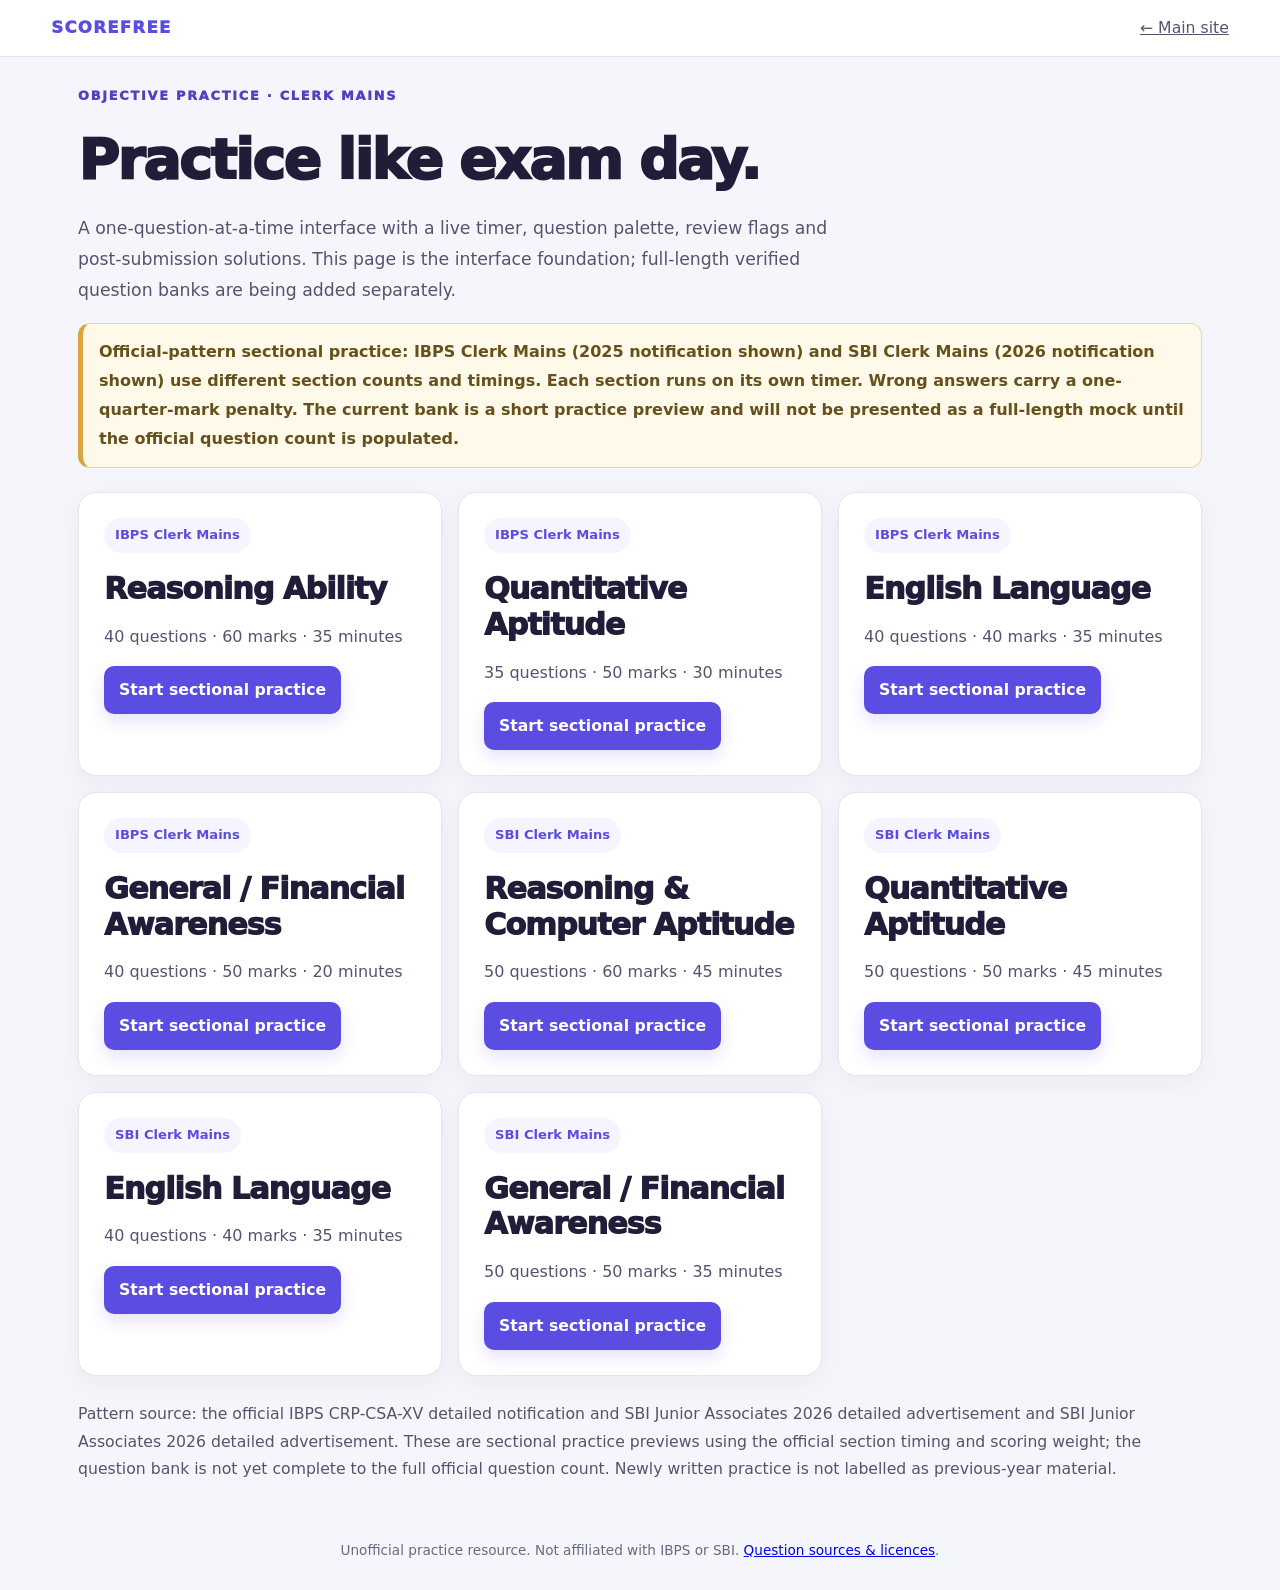
==== clerk-mains.html @ c7e98488 "Polish statement labels and coded direction formatting" ====
<!doctype html>
<html lang="en">
<head>
<meta charset="utf-8"><meta name="viewport" content="width=device-width,initial-scale=1">
<title>IBPS &amp; SBI Clerk Mains Free Sectional Test Window | SCOREFREE</title>
<meta name="description" content="Take free IBPS Clerk Mains and SBI Clerk Mains sectional tests in an exam-style window with timer, question palette and negative marking. No login needed."><meta property="og:title" content="Free IBPS &amp; SBI Clerk Mains Sectional Tests"><meta property="og:type" content="website"><meta property="og:url" content="https://letscrackitt.github.io/scorefree/clerk-mains.html">
<link rel="canonical" href="https://letscrackitt.github.io/scorefree/clerk-mains.html">
<style>
:root{--ink:#202037;--muted:#686982;--line:#e4e4ee;--purple:#5b4ce2;--pale:#f6f5ff;--green:#16845b;--amber:#b97912;--red:#c44949;--bg:#f5f6fb}
*{box-sizing:border-box}body{margin:0;background:var(--bg);color:var(--ink);font:15px/1.5 system-ui,-apple-system,Segoe UI,sans-serif}button,select{font:inherit}button{cursor:pointer;border:0;border-radius:10px;padding:11px 15px;font-weight:750}.top{background:#fff;border-bottom:1px solid var(--line);padding:14px 4vw;display:flex;justify-content:space-between;align-items:center;gap:14px}.brand{font-weight:950;letter-spacing:.08em;color:var(--purple);text-decoration:none}.wrap{max-width:1160px;margin:28px auto;padding:0 18px}.eyebrow{font-size:.75rem;text-transform:uppercase;letter-spacing:.12em;color:var(--purple);font-weight:850}.muted{color:var(--muted)}h1{font-size:clamp(2rem,4vw,3.1rem);line-height:1.1;margin:.35em 0}h2{margin:.3em 0}.intro{max-width:760px}.grid{display:grid;grid-template-columns:repeat(auto-fit,minmax(270px,1fr));gap:16px;margin:24px 0}.card{background:#fff;border:1px solid var(--line);border-radius:18px;padding:22px;box-shadow:0 4px 18px #26234c08}.pill{display:inline-block;background:var(--pale);color:var(--purple);padding:5px 9px;border-radius:999px;font-size:.78rem;font-weight:800}.primary{background:var(--purple);color:#fff}.secondary{background:#fff;color:var(--ink);border:1px solid var(--line)}.notice{padding:14px 16px;border:1px solid #e7d6a9;background:#fff9e9;border-radius:12px;color:#66501c}.hidden{display:none!important}.exambar{display:flex;align-items:center;justify-content:space-between;gap:12px;flex-wrap:wrap;background:#fff;border:1px solid var(--line);border-radius:14px;padding:12px 16px;margin-bottom:14px}.timer{font-size:1.25rem;font-variant-numeric:tabular-nums;font-weight:900;color:#ad3434}.testgrid{display:grid;grid-template-columns:minmax(0,1fr) 285px;gap:16px}.qpanel{background:#fff;border:1px solid var(--line);border-radius:16px;overflow:hidden}.qhead{padding:14px 20px;background:#fafaff;border-bottom:1px solid var(--line);display:flex;justify-content:space-between;gap:10px}.qbody{padding:24px;min-height:300px}.qtext{font-size:1.12rem;font-weight:700;margin:8px 0 22px;white-space:pre-line}.reasoning-prompt{display:grid;gap:14px;line-height:1.55}.prompt-section{padding:12px 14px;border:1px solid #e4e2ef;border-left:4px solid #7867d9;background:#fbfaff;border-radius:10px}.prompt-section-title{display:block;margin-bottom:7px;font-size:.78rem;font-weight:950;letter-spacing:.07em;text-transform:uppercase;color:#6657b2}.prompt-item-list{display:grid;gap:7px}.prompt-item{padding:9px 11px;background:#fff;border:1px solid #e5e8f2;border-radius:8px;font-weight:650;overflow-wrap:anywhere}.prompt-key-grid{display:grid;grid-template-columns:repeat(auto-fit,minmax(210px,1fr));gap:9px}.prompt-key-card{display:flex;gap:10px;align-items:center;padding:10px 12px;border:1px solid #dfe4f1;background:#f8faff;border-radius:10px}.prompt-key-card strong{display:grid;place-items:center;min-width:40px;min-height:34px;padding:3px 8px;border-radius:8px;background:#e8e5ff;color:#4335a0}.prompt-key-card span{font-size:.93rem;font-weight:650}.prompt-step{border-left-color:#0e9f8a;background:#f6fffc}.prompt-direction{border-left-color:#5b4bdb}.reasoning-lead{font-weight:750;color:#302858}.symbol-legend{display:grid;grid-template-columns:repeat(auto-fit,minmax(190px,1fr));gap:9px;margin:2px 0 4px}.symbol-card{display:flex;gap:10px;align-items:center;padding:10px 12px;border:1px solid #dfe4f1;background:#f8faff;border-radius:10px}.symbol-card strong{display:grid;place-items:center;min-width:38px;min-height:34px;padding:3px 8px;border-radius:8px;background:#e8e5ff;color:#4335a0;font-size:1.05rem}.symbol-card span{font-size:.95rem;font-weight:650}.prompt-block{padding:12px 14px;border:1px solid #e4e2ef;border-left:4px solid #7867d9;background:#fbfaff;border-radius:10px}.prompt-label{display:block;margin-bottom:5px;font-size:.78rem;font-weight:950;letter-spacing:.07em;text-transform:uppercase;color:#6657b2}.prompt-lines{display:grid;gap:7px}.prompt-line{padding:8px 10px;background:#fff;border:1px solid #eceaf4;border-radius:8px;font-weight:650}.prompt-conclusions{display:grid;gap:7px}.prompt-conclusion{padding:9px 11px;border:1px solid #dfe9f5;background:#f7fbff;border-radius:8px}.setpane svg{display:block;margin:6px 0 4px}.setpane table{margin:4px 0}.setpane p{margin:0 0 10px}.option{display:flex;gap:12px;align-items:flex-start;border:1px solid var(--line);padding:13px 14px;border-radius:12px;margin:10px 0;cursor:pointer}.option:hover{border-color:#aaa2ff;background:#fbfaff}.option input{margin-top:5px;accent-color:var(--purple)}.actions{display:flex;gap:8px;flex-wrap:wrap;border-top:1px solid var(--line);padding:16px 20px}.palette{background:#fff;border:1px solid var(--line);border-radius:16px;padding:18px}.palette-grid{display:grid;grid-template-columns:repeat(5,1fr);gap:8px;margin:16px 0}.qnum{padding:9px 0;border-radius:8px;background:#f0f0f6;border:1px solid #e2e2eb;font-weight:800}.qnum.current{outline:2px solid var(--purple);outline-offset:1px}.qnum.notvisited{background:#fff;border-color:#aaa}.qnum.notanswered{background:#f0f0f6;border-color:#e2e2eb}.qnum.answered{background:#d8f2e6;color:#136844;border-color:#b5e3ce}.qnum.review{background:#f0e4ff;color:#6838a8;border-color:#ddc7fb}.qnum.both{background:#fbe8c5;color:#7a4d00;border-color:#f2d394}.legend{font-size:.78rem;color:var(--muted);display:grid;gap:7px}.legend span:before{content:"";display:inline-block;width:10px;height:10px;border-radius:3px;background:#f0f0f6;border:1px solid #ddd;margin-right:7px}.legend .l-answer:before{background:#d8f2e6}.legend .l-review:before{background:#f0e4ff}.legend .l-unvisited:before{background:#fff;border-color:#aaa}.stats{display:flex;gap:10px;flex-wrap:wrap}.stat{background:#f6f6fb;padding:10px 12px;border-radius:10px;font-size:.88rem}.result-row{border:1px solid var(--line);border-radius:12px;padding:15px;margin:12px 0;background:#fff}.correct{color:var(--green);font-weight:800}.wrong{color:var(--red);font-weight:800}footer{padding:28px 18px;text-align:center;color:var(--muted);font-size:.85rem}
@media(max-width:780px){.testgrid{grid-template-columns:1fr}.palette{order:2}.qbody{padding:18px}.qhead{padding:13px 16px}.actions button{flex:1}.top{padding:12px 18px}}
 .launch-screen{position:fixed;inset:0;z-index:9999;background:#f5f6fb;display:flex;align-items:center;justify-content:center;padding:24px}.launch-card{width:min(600px,100%);padding:36px;background:#fff;border:1px solid var(--line);border-radius:22px;box-shadow:0 20px 80px #20203718;text-align:center}.launch-card h1{font-size:2.3rem}.launch-actions{display:flex;justify-content:center;gap:10px;flex-wrap:wrap;margin-top:22px}.focus-mode .top,.focus-mode footer{display:none!important}.focus-mode .wrap{max-width:none;margin:0;padding:14px}.focus-mode .qpanel,.focus-mode .palette{border-radius:10px}.focus-mode .qbody{min-height:calc(100vh - 260px)}.focus-mode .testgrid{grid-template-columns:minmax(0,1fr) 265px}.focus-mode .exambar{position:sticky;top:0;z-index:20;box-shadow:0 3px 14px #20203710}@media(max-width:780px){.focus-mode .testgrid{grid-template-columns:1fr}.focus-mode .qbody{min-height:280px}}
/* Result dashboard and interactive solution review */
.result-dashboard{display:grid;grid-template-columns:repeat(5,minmax(0,1fr));gap:12px;margin:24px 0 18px}
.result-hero{grid-column:1/-1;padding:24px 26px;border:1px solid #ded8f4;border-radius:18px;background:linear-gradient(120deg,#fff 0%,#f2efff 100%);box-shadow:0 8px 26px #29244a0b;display:grid;gap:8px}
.result-hero>span{font-size:.78rem;font-weight:850;letter-spacing:.1em;color:#625b7d}
.result-hero>strong{font-size:2.6rem;line-height:1.1;letter-spacing:-.05em;color:#26213f}
.result-hero>strong small{font-size:1.1rem;letter-spacing:0;color:var(--muted)}
.score-track{height:8px;overflow:hidden;border-radius:99px;background:#e4e0f0;margin:6px 0 2px}
.score-track i{display:block;height:100%;border-radius:99px;background:linear-gradient(90deg,#7462d3,#9a8bea)}
.result-metric{min-width:0;display:flex;align-items:flex-start;gap:10px;padding:15px 13px;border:1px solid var(--line);border-radius:14px;background:#fff;box-shadow:0 4px 14px #29244a08}
.result-metric>span:last-child{display:flex;flex-direction:column;gap:5px;font-size:.79rem;color:var(--muted);font-weight:700}
.result-metric strong{font-size:1.5rem;line-height:1.1;color:var(--ink)}
.result-metric small{font-size:.7rem;font-weight:600;line-height:1.3}
.metric-icon{width:28px;height:28px;display:grid;place-items:center;flex:none;border-radius:9px;font-weight:950}
.metric-green .metric-icon{background:#def5e9;color:#11764c}.metric-red .metric-icon{background:#ffe5e5;color:#bd3535}.metric-grey .metric-icon{background:#eff0f5;color:#62657b}.metric-purple .metric-icon{background:#eeeaff;color:#5848ba}.metric-muted .metric-icon{background:#f0eef5;color:#787389}
.result-footnote{grid-column:1/-1;margin:2px 0 0;font-size:.83rem}
.result-actions{display:flex;flex-wrap:wrap;gap:10px;margin:18px 0 30px}
.result-actions button span{margin-left:8px}
.solution-toolbar{display:flex;justify-content:space-between;align-items:center;gap:20px;margin:34px 0 16px;padding-top:24px;border-top:1px solid var(--line)}
.solution-toolbar h2{margin:4px 0}.solution-toolbar p{margin:5px 0}
.solution-grid{align-items:start}
.solution-grid .qpanel,.solution-grid .palette{box-shadow:0 5px 18px #29244a08}
.solution-status{font-size:.8rem;font-weight:900;padding:5px 10px;border-radius:999px;white-space:nowrap}
.status-correct{color:#126b45;background:#dff6e9}.status-wrong{color:#a52f32;background:#ffe4e5}.status-skip{color:#5f5b70;background:#eeedf3}
.solution-option{display:flex;align-items:flex-start;gap:12px;margin:10px 0;padding:13px 14px;border:1px solid var(--line);border-radius:12px;background:#fff}
.solution-letter{display:grid;place-items:center;width:28px;height:28px;flex:none;border:1px solid #e1deea;border-radius:8px;background:#f7f6fb;color:#56516a;font-size:.83rem;font-weight:900}
.solution-option-text{flex:1;line-height:1.5}
.option-verdict{display:block;font-size:.74rem;margin-top:5px}
.option-correct{background:#effaf4;border-color:#7ccca6;color:#155e40}
.option-correct .solution-letter{background:#d8f4e5;border-color:#a7e1c2;color:#126b45}
.option-correct .option-verdict{color:#13754b}
.option-wrong{background:#fff1f1;border-color:#e5a0a0;color:#8e2f33}
.option-wrong .solution-letter{background:#ffe0e0;border-color:#eab4b4;color:#ad3237}
.option-wrong .option-verdict{color:#b42f36}
.option-mark{font-weight:950;font-size:1.1rem;flex:none}
.answer-explanation{margin-top:24px;padding:18px 19px;border:1px solid #ded8f4;border-radius:14px;background:#f8f6ff}
.answer-explanation h3{font-size:1rem;margin:0 0 7px}.answer-explanation p{margin:0;line-height:1.75;color:#4d4862}
.qnum.q-correct{background:#d8f2e6;color:#136844;border-color:#9dd9bb}
.qnum.q-wrong{background:#ffe0e1;color:#a62d35;border-color:#e7a4a7}
.qnum.q-skip{background:#f0f0f6;color:#666579;border-color:#d8d8e3}
.solution-legend .l-correct:before{background:#d8f2e6;border-color:#9dd9bb}
.solution-legend .l-wrong:before{background:#ffe0e1;border-color:#e7a4a7}
.solution-legend .l-skip:before{background:#f0f0f6;border-color:#d8d8e3}
#solutionReview .actions button:disabled{opacity:.42;cursor:not-allowed;transform:none;box-shadow:none}
@media(max-width:980px){.result-dashboard{grid-template-columns:repeat(3,minmax(0,1fr))}.result-hero,.result-footnote{grid-column:1/-1}}
@media(max-width:600px){.result-dashboard{grid-template-columns:repeat(2,minmax(0,1fr));gap:9px}.result-hero{padding:19px}.result-hero>strong{font-size:2.1rem}.result-metric{padding:12px 10px;gap:7px}.result-metric strong{font-size:1.3rem}.result-actions{display:grid;grid-template-columns:1fr}.solution-toolbar{align-items:flex-start;flex-direction:column}.solution-toolbar>button{width:100%}.solution-grid .palette{order:0}}

/* SCOREFREE test readability upgrade */
body{font-size:16.5px;line-height:1.7;color:#25223b;font-weight:450}
p{line-height:1.75}
h1,h2,h3,h4{color:#211d38;font-weight:900;line-height:1.18;letter-spacing:-.035em}
h1{font-weight:950;font-size:clamp(2.25rem,4.5vw,3.5rem)}
h2{font-size:clamp(1.4rem,2.4vw,1.9rem);font-weight:950}
h3{font-size:1.15rem;font-weight:900}
.eyebrow{font-size:.8rem;font-weight:950;letter-spacing:.14em;color:#5140c0}
.muted{color:#56536e;font-size:.98rem}
.intro>.muted{font-size:1.08rem;line-height:1.8}
.pill{font-size:.82rem;font-weight:900;padding:6px 11px}
.card{padding:25px;box-shadow:0 7px 24px #26234c0d}
.card h2{margin:18px 0 12px}
.card p{font-size:1rem;line-height:1.7}
.notice{font-size:1rem;line-height:1.8;font-weight:550;border-left:5px solid #d9a441}
button{font-size:.98rem;font-weight:900;transition:all .2s ease}
.primary{box-shadow:0 7px 17px #5b4ce229}
.primary:hover,.secondary:hover{transform:translateY(-2px)}
.exambar{font-size:1rem;font-weight:800}
.timer{font-size:1.45rem;font-weight:950}
.qhead{font-size:1.02rem;font-weight:850;background:#f0edff;border-bottom:2px solid #dcd5ff}
.qbody{padding:28px}
.qtext{font-size:clamp(1.15rem,2vw,1.35rem);font-weight:850;line-height:1.65;color:#211d38;margin:14px 0 24px}
.option{font-size:1.04rem;line-height:1.65;font-weight:600;padding:15px 16px;border-width:1.5px;transition:all .2s ease}
.option:hover{border-color:#7765d9;background:#f5f2ff;transform:translateY(-1px)}
.option input{transform:scale(1.15)}
.palette{padding:20px}
.palette> b,.palette>b:first-child{font-size:1.05rem;font-weight:950;color:#25203f}
.qnum{font-size:.95rem;font-weight:950;min-height:40px;transition:all .2s ease}
.legend{font-size:.88rem;font-weight:650;color:#56536e}
.actions{padding:18px 22px}
.result-hero>span{font-size:.85rem;font-weight:950;color:#51496f}
.result-hero>strong{font-size:3rem;font-weight:950}
.result-metric>span:last-child{font-size:.9rem;font-weight:800;color:#56536e}
.result-metric strong{font-size:1.7rem;font-weight:950}
.result-metric small{font-size:.78rem}
.result-footnote{font-size:.92rem;line-height:1.7;color:#56536e}
.solution-toolbar h2{font-size:clamp(1.5rem,3vw,2rem);font-weight:950}
.solution-toolbar .muted{font-size:.96rem}
.solution-status{font-size:.86rem;font-weight:950}
.solution-option{font-size:1.02rem;line-height:1.7;font-weight:600;padding:15px 16px}
.solution-letter{font-size:.95rem;font-weight:950}
.option-verdict{font-size:.8rem;font-weight:950}
.answer-explanation h3{font-size:1.15rem;font-weight:950;color:#32285f}
.answer-explanation p{font-size:1rem;line-height:1.85;font-weight:550}
.result-actions button{font-weight:950}
@media(max-width:600px){body{font-size:16px}.qbody{padding:19px}.qtext{font-size:1.12rem}.result-hero>strong{font-size:2.45rem}}

/* Clear, distinct test navigation actions */
.test-action-buttons{display:grid;grid-template-columns:1fr 1.35fr 1fr;gap:12px;padding:18px 20px;background:#fbfaff}
.test-action-buttons button{min-height:50px;padding:13px 16px;border:2px solid transparent;border-radius:12px;font-size:.96rem;font-weight:900;letter-spacing:.005em;box-shadow:0 4px 12px #20203712;transition:all .2s ease}
.test-action-buttons button:hover{transform:translateY(-2px);box-shadow:0 8px 18px #2020371b}
.test-action-buttons .clear-response-button{background:#fff1f0;color:#a83232;border-color:#edb2ae}
.test-action-buttons .clear-response-button:hover{background:#ffe5e2;border-color:#d97770}
.test-action-buttons .mark-review-button{background:#f1e8ff;color:#6333a4;border-color:#d4b7f7}
.test-action-buttons .mark-review-button:hover{background:#e8d9ff;border-color:#b98be9}
.test-action-buttons .save-next-button{background:#5b4ce2;color:#fff;border-color:#4d3bcf}
.test-action-buttons .save-next-button:hover{background:#4636c6;border-color:#392aa9}
@media(max-width:780px){.test-action-buttons{grid-template-columns:1fr;gap:9px}.test-action-buttons button{width:100%;min-height:48px}}

/* Color-coded exam workspace inspired by modern mock-test interfaces (original SCOREFREE styling) */
:root{--sf-blue:#087fbd;--sf-cyan:#e7f7ff;--sf-lav:#eeeaff;--sf-mint:#e0f7ec;--sf-coral:#fff0ef;--sf-gold:#fff5d9}
body.focus-mode{background:#f2f5fb}
.focus-mode .exambar{background:linear-gradient(105deg,#fff 0%,#f0edff 65%,#e8f7ff 100%);border:1px solid #d9d7f3;border-radius:14px;padding:14px 18px;margin-bottom:14px}
.focus-mode #testLabel{color:#5745c4;font-size:.78rem;letter-spacing:.13em}
.focus-mode #testName{display:block;font-size:1.08rem;font-weight:950;color:#25203f;margin-top:3px}
.focus-mode .timer{display:inline-flex;align-items:center;justify-content:center;min-width:104px;padding:7px 12px;background:#fff0ef;border:1px solid #f1c3c0;border-radius:10px;color:#b52f36;font-size:1.45rem;box-shadow:0 3px 10px #c4494910}
.focus-mode .qpanel{border-color:#d8d6ef;box-shadow:0 7px 24px #2c25520b}
.focus-mode .qhead{background:linear-gradient(90deg,#e9e5ff,#f1f7ff);border-bottom:2px solid #d4cdfd;align-items:center;min-height:58px}
.focus-mode #qcount{font-size:1.08rem;font-weight:950;color:#34286f}
.focus-mode #qmarks{display:inline-block;padding:5px 9px;border-radius:8px;background:#fff;color:#514a77;font-size:.78rem;font-weight:850}
.focus-mode #qtopic{display:inline-block;padding:5px 10px;border-radius:7px;background:#e4f6ff;color:#086b96;font-size:.83rem;font-weight:900;margin-bottom:7px}
.focus-mode .qtext{font-size:clamp(1.2rem,2vw,1.48rem);line-height:1.65;font-weight:900;color:#211d38}
.focus-mode .option{background:#fff;border:1.5px solid #dcddea;box-shadow:0 2px 6px #24203c06}
.focus-mode .option:hover{background:#f0f7ff;border-color:#7dc4e9}
.focus-mode .option:has(input:checked){background:#eaf7ff;border:2px solid #42a5d4;color:#123d59;box-shadow:0 0 0 2px #d9f2ff}
.focus-mode .option span{font-weight:650}
.focus-mode .palette{background:linear-gradient(180deg,#fff 0%,#fbfaff 100%);border-color:#d9d7ec;box-shadow:0 7px 24px #2c25520b}
.focus-mode .palette>b{display:block;font-size:1.15rem;font-weight:950;color:#2c2550;padding-bottom:10px;border-bottom:3px solid #eeeaff}
.focus-mode .palette>p{font-size:.88rem!important;line-height:1.55;font-weight:650}
.focus-mode .palette-grid{grid-template-columns:repeat(5,minmax(0,1fr));gap:9px}
.focus-mode .qnum{min-height:42px;border-radius:10px;font-size:1rem;font-weight:950;background:#fff;border:1.5px solid #cfd1df;color:#45435a;box-shadow:0 2px 5px #25203b08}
.focus-mode .qnum.notvisited{background:#fff;border-color:#c9cad8;color:#55536b}
.focus-mode .qnum.notanswered{background:#fff0ef;border-color:#f0b8b5;color:#a83232}
.focus-mode .qnum.answered{background:#d9f6e7;border-color:#8ed7b2;color:#126a45}
.focus-mode .qnum.review{background:#efe4ff;border-color:#c9a8f4;color:#6734a5}
.focus-mode .qnum.both{background:#fff0c9;border-color:#edcc70;color:#7b5200}
.focus-mode .qnum.current{outline:3px solid #5b4ce2;outline-offset:2px;box-shadow:0 0 0 5px #e5e1ff;font-weight:1000}
.focus-mode .legend{font-size:.85rem;line-height:1.5;font-weight:750}
.focus-mode .legend span:before{width:12px;height:12px}
.focus-mode .legend .l-answer:before{background:#d9f6e7;border-color:#8ed7b2}
.focus-mode .legend .l-review:before{background:#efe4ff;border-color:#c9a8f4}
.focus-mode .legend .l-unvisited:before{background:#fff;border-color:#c9cad8}
.focus-mode .legend span:last-child:before{background:#fff0ef;border-color:#f0b8b5}
.focus-mode .stats .stat{background:#eeeaff;color:#43347f;font-size:.9rem;font-weight:850;border:1px solid #ddd5ff}
.focus-mode .stats .stat:last-child{background:#fff0d8;color:#7c4b0a;border-color:#f1d5a1}
.focus-mode .test-action-buttons{background:#f7f6ff;border-top:1px solid #dedaf3}
.focus-mode .test-action-buttons button{min-height:54px;font-size:1rem}
.focus-mode .test-action-buttons .clear-response-button{background:#fff0ef;color:#a52f32;border-color:#e99b98}
.focus-mode .test-action-buttons .mark-review-button{background:#efe4ff;color:#6532a6;border-color:#c6a0f0}
.focus-mode .test-action-buttons .save-next-button{background:linear-gradient(135deg,#5b4ce2,#4c43c7);border-color:#4537c2}
.focus-mode #submitTest{background:linear-gradient(135deg,#e45c55,#c63d49)!important;color:#fff!important;border:0!important;box-shadow:0 7px 16px #c4494930}
.focus-mode .qnum:focus-visible,.focus-mode button:focus-visible{outline:3px solid #087fbd;outline-offset:3px}
@media(max-width:780px){.focus-mode .palette-grid{grid-template-columns:repeat(5,minmax(0,1fr))}.focus-mode .qhead{align-items:flex-start;flex-direction:column;gap:6px}.focus-mode .timer{min-width:90px}}

/* Keep response actions visible and stop the exam workspace from jumping below the fold. */
.focus-mode #test{min-height:calc(100vh - 16px)}
.focus-mode .testgrid{align-items:start}
.focus-mode .qpanel{overflow:visible;min-width:0}
.focus-mode .qbody{min-height:0}
.focus-mode .test-action-buttons{position:sticky;bottom:0;z-index:50;margin:0;border-radius:0 0 14px 14px;box-shadow:0 -8px 22px #25203b18;padding:12px 16px;background:rgba(247,246,255,.98);backdrop-filter:blur(10px)}
.focus-mode .test-action-buttons button{min-height:50px}
.focus-mode .palette{position:sticky;top:88px;max-height:calc(100vh - 105px);overflow:auto}
@media(max-width:780px){
 .focus-mode .palette{position:static;max-height:none;overflow:visible}
 .focus-mode .test-action-buttons{grid-template-columns:repeat(3,minmax(0,1fr));gap:7px;padding:10px}
 .focus-mode .test-action-buttons button{min-width:0;padding:10px 5px;font-size:.82rem;line-height:1.3;min-height:48px}
}

/* Keep action buttons at the true end of the question card, not floating beside long questions. */
.focus-mode .test-action-buttons{
  position:static;
  bottom:auto;
  z-index:auto;
  margin:0;
  border-radius:0 0 14px 14px;
  box-shadow:none;
  backdrop-filter:none;
}
.focus-mode .qpanel{overflow:hidden}
.focus-mode .qbody{min-height:0}
@media(max-width:780px){
  .focus-mode .test-action-buttons{grid-template-columns:repeat(3,minmax(0,1fr));gap:7px;padding:10px}
  .focus-mode .test-action-buttons button{min-width:0;padding:10px 5px;font-size:.82rem;line-height:1.3;min-height:48px}
}

.set-instructions{margin:0 0 22px;padding:18px 20px;border:1px solid #cfc7f6;border-left:5px solid #5b4ce2;border-radius:12px;background:#f8f6ff;color:#302a4c}.set-instructions strong{display:block;font-size:1.03rem;font-weight:950;margin-bottom:7px}.set-instructions p{margin:0;line-height:1.75;font-size:.98rem;font-weight:550;white-space:normal}

/* Instructions screen: wide two-column layout + fixed action bar */
#launchScreen{display:block;overflow-y:auto;padding:clamp(16px,3vw,32px) clamp(16px,3vw,32px) 120px}
#launchScreen .launch-card{width:min(1160px,100%);margin:0 auto;padding:clamp(22px,3vw,40px);text-align:left;display:grid;grid-template-columns:minmax(0,1fr) minmax(0,1fr);gap:clamp(20px,3vw,40px)}
#launchScreen .lc-col{display:flex;flex-direction:column;gap:18px;min-width:0}
#launchScreen h1{font-size:clamp(1.6rem,2.6vw,2.3rem);margin:.2em 0}
#launchScreen .instructions-metrics{display:grid;grid-template-columns:repeat(2,minmax(0,1fr));gap:12px;margin:0}
#launchScreen .instructions-metrics>div{background:var(--pale);border:1px solid var(--line);border-radius:14px;padding:14px 16px}
#launchScreen .instructions-metrics span{display:block;font-size:.72rem;text-transform:uppercase;letter-spacing:.08em;color:var(--muted);font-weight:800}
#launchScreen .instructions-metrics strong{display:block;font-size:1.3rem;margin-top:4px}
#launchScreen .instructions-panel{background:#fff;border:1px solid var(--line);border-radius:16px;padding:18px 20px}
#launchScreen .instructions-panel h2{font-size:1.05rem;margin:0 0 10px}
#launchScreen .instructions-panel ul{margin:0;padding-left:20px;display:grid;gap:6px}
#launchScreen .launch-actions{position:fixed;left:0;right:0;bottom:0;z-index:10000;margin:0;display:flex;justify-content:flex-end;align-items:center;gap:12px;padding:14px max(clamp(16px,3vw,32px),calc((100vw - 1160px)/2)) calc(14px + env(safe-area-inset-bottom));background:rgba(255,255,255,.96);backdrop-filter:blur(8px);border-top:1px solid var(--line);box-shadow:0 -10px 30px #20203718}
#launchScreen .launch-actions button{min-height:48px;padding:12px 22px;border-radius:12px;font-size:1rem}
#launchScreen .launch-actions .primary{min-width:220px;background:var(--purple);color:#fff;box-shadow:0 8px 20px #5b4ce255}
#launchScreen .launch-actions .secondary{background:#fff;border:1px solid var(--line);color:var(--ink)}
@media(max-width:900px){#launchScreen .launch-card{grid-template-columns:1fr}}
@media(max-width:560px){#launchScreen .launch-actions button{flex:1;min-width:0;padding:12px 10px}#launchScreen .instructions-metrics strong{font-size:1.1rem}}

/* Split-screen window: passage on the left, question in the middle, palette on the right */
.testgrid.has-set{grid-template-columns:minmax(260px,1fr) minmax(300px,1.05fr) 285px}
.focus-mode .testgrid.has-set{grid-template-columns:minmax(0,1fr) minmax(0,1.05fr) 265px}
.setpane{background:#fff;border:1px solid var(--line);border-radius:16px;padding:22px 24px;align-self:start;position:sticky;top:12px;max-height:calc(100vh - 28px);overflow-y:auto}
.setpane h3{margin:4px 0 12px;font-size:1.1rem}
.setpane .setbody{line-height:1.8;font-size:1rem;font-weight:550;color:#302a4c}
#qcount,#solQcount{white-space:nowrap}
.qhead{gap:10px}
@media(max-width:1000px){.testgrid.has-set,.focus-mode .testgrid.has-set{grid-template-columns:1fr}.setpane{position:static;max-height:42vh}}
</style><script async src="https://pagead2.googlesyndication.com/pagead/js/adsbygoogle.js?client=ca-pub-2556193625631783" crossorigin="anonymous"></script>
</head>
<body>
<header class="top"><a class="brand" href="./index.html">SCOREFREE</a><nav style="display:flex;gap:16px;flex-wrap:wrap"><a class="muted" href="./index.html">← Main site</a></nav></header>
<div id="launchScreen" class="launch-screen hidden"><section class="launch-card">
<div class="lc-col lc-info"><div><p class="eyebrow">SCOREFREE · TEST INSTRUCTIONS</p><h1 id="launchTitle">Test instructions</h1><p id="instructionSubtitle" class="muted">Review the instructions and marking scheme before starting.</p></div>
<div class="instructions-metrics"><div><span>Questions</span><strong id="instructionQuestions">—</strong></div><div><span>Maximum marks</span><strong id="instructionMarks">—</strong></div><div><span>Time limit</span><strong id="instructionTime">—</strong></div><div><span>Format</span><strong>Multiple choice</strong></div></div>
<section class="instructions-panel scoring-rules"><h2>Marking criteria</h2><div class="marking-row"><span><i class="mark-dot correct-dot"></i>Correct answer</span><b id="instructionCorrect">—</b></div><div class="marking-row"><span><i class="mark-dot wrong-dot"></i>Wrong answer</span><b id="instructionWrong">—</b></div><div class="marking-row"><span><i class="mark-dot blank-dot"></i>Unanswered</span><b>0 marks</b></div><p class="small">Wrong answers deduct one-quarter of the marks assigned to that question.</p></section></div>
<div class="lc-col lc-rules"><section class="instructions-panel"><h2>General instructions</h2><ul><li>Choose one option for each question.</li><li>Use the question palette to move between questions.</li><li>You may change or clear an answer before submitting.</li><li>Use Mark for Review &amp; Next to flag questions you want to revisit.</li><li>Submit when finished; the test also submits automatically when the timer ends.</li></ul></section>
<div class="preview-disclosure" id="instructionDisclosure"><b>Practice-bank status:</b> Question counts shown here reflect the current available bank.</div></div>
</section>
<div class="launch-actions"><button class="secondary" onclick="backHome()">← Back to subjects</button><button class="primary" onclick="beginNormalTest()">Start test →</button></div></div><main class="wrap">
<section id="home">
<div class="intro"><p class="eyebrow">Objective practice · Clerk Mains</p><h1>Practice like exam day.</h1><p class="muted">A one-question-at-a-time interface with a live timer, question palette, review flags and post-submission solutions. This page is the interface foundation; full-length verified question banks are being added separately.</p></div>
<div class="notice"><b>Official-pattern sectional practice:</b> IBPS Clerk Mains (2025 notification shown) and SBI Clerk Mains (2026 notification shown) use different section counts and timings. Each section runs on its own timer. Wrong answers carry a one-quarter-mark penalty. The current bank is a short practice preview and will not be presented as a full-length mock until the official question count is populated.</div>

<div class="grid">
<article class="card"><span class="pill">IBPS Clerk Mains</span><h2>Reasoning Ability</h2><p class="muted">40 questions · 60 marks · 35 minutes</p><button class="primary" onclick="openDemo('ibps','reasoning')">Start sectional practice</button></article>
<article class="card"><span class="pill">IBPS Clerk Mains</span><h2>Quantitative Aptitude</h2><p class="muted">35 questions · 50 marks · 30 minutes</p><button class="primary" onclick="openDemo('ibps','quant')">Start sectional practice</button></article>
<article class="card"><span class="pill">IBPS Clerk Mains</span><h2>English Language</h2><p class="muted">40 questions · 40 marks · 35 minutes</p><button class="primary" onclick="openDemo('ibps','english')">Start sectional practice</button></article>
<article class="card"><span class="pill">IBPS Clerk Mains</span><h2>General / Financial Awareness</h2><p class="muted">40 questions · 50 marks · 20 minutes</p><button class="primary" onclick="openDemo('ibps','awareness')">Start sectional practice</button></article>
<article class="card"><span class="pill">SBI Clerk Mains</span><h2>Reasoning &amp; Computer Aptitude</h2><p class="muted">50 questions · 60 marks · 45 minutes</p><button class="primary" onclick="openDemo('sbi','reasoning')">Start sectional practice</button></article>
<article class="card"><span class="pill">SBI Clerk Mains</span><h2>Quantitative Aptitude</h2><p class="muted">50 questions · 50 marks · 45 minutes</p><button class="primary" onclick="openDemo('sbi','quant')">Start sectional practice</button></article>
<article class="card"><span class="pill">SBI Clerk Mains</span><h2>English Language</h2><p class="muted">40 questions · 40 marks · 35 minutes</p><button class="primary" onclick="openDemo('sbi','english')">Start sectional practice</button></article><article class="card"><span class="pill">SBI Clerk Mains</span><h2>General / Financial Awareness</h2><p class="muted">50 questions · 50 marks · 35 minutes</p><button class="primary" onclick="openDemo('sbi','awareness')">Start sectional practice</button></article>
</div>

<p class="muted">Pattern source: the official IBPS CRP-CSA-XV detailed notification and SBI Junior Associates 2026 detailed advertisement and SBI Junior Associates 2026 detailed advertisement. These are sectional practice previews using the official section timing and scoring weight; the question bank is not yet complete to the full official question count. Newly written practice is not labelled as previous-year material.</p>
</section>
<section id="test" class="hidden">
<div class="exambar"><div><div class="eyebrow" id="testLabel">Practice preview</div><b id="testName">Reasoning Ability</b></div><div><div class="muted" style="font-size:.78rem">TIME LEFT</div><div class="timer" id="timer">05:00</div></div><button class="secondary" onclick="askExit()">Exit Test</button></div>
<div class="testgrid" id="testGrid"><section class="setpane hidden" id="setPane"></section><section class="qpanel"><div class="qhead"><b id="qcount">Question 1</b><span class="muted" id="qmarks">1 mark</span></div><div class="qbody"><div class="muted" id="qtopic">Practice question</div><div class="qtext" id="qtext"></div><div id="options"></div></div><div class="actions test-action-buttons"><button class="clear-response-button" onclick="clearAnswer()">✕ Clear Response</button><button class="mark-review-button" onclick="markReview()">★ Mark for Review & Next</button><button class="save-next-button" onclick="saveNext()">✓ Save & Next</button></div></section>
<aside class="palette"><b>Question Palette</b><p class="muted" style="font-size:.82rem">Select a number to jump to a question.</p><div class="palette-grid" id="palette"></div><div class="legend"><span class="l-answer">Answered</span><span class="l-review">Marked for Review</span><span class="l-unvisited">Not Visited</span><span>Not Answered (visited, no response)</span></div><hr style="border:0;border-top:1px solid var(--line);margin:18px 0"><div class="stats"><div class="stat">Answered: <b id="answeredN">0</b></div><div class="stat">Review: <b id="reviewN">0</b></div></div><button class="primary" style="width:100%;margin-top:16px" onclick="submitAsk()">Submit Test</button></aside></div>
</section>
<section id="results" class="hidden">
  <p class="eyebrow">Test submitted · Performance summary</p><h1>Your result</h1>
  <p class="muted">Review your performance, then open solutions to move through questions one by one. Percentile requires a larger pool of test attempts and is not available for this preview.</p>
  <div class="result-dashboard" id="resultStats"></div>
  <div class="result-actions"><button class="primary" onclick="openSolutions()">View solutions <span aria-hidden="true">→</span></button><button class="secondary" onclick="retryTest()">Reattempt test</button><button class="secondary" onclick="backHome()">Practice menu</button></div>
  <div id="solutionReview" class="hidden">
    <div class="solution-toolbar"><div><p class="eyebrow">Answer review</p><h2>Solutions & explanations</h2><p class="muted">Use Previous / Next or select a question number. Green means correct; red means incorrect.</p></div><button class="secondary" onclick="hideSolutions()">← Back to result</button></div>
    <div class="testgrid solution-grid" id="solGrid">
      <section class="setpane hidden" id="solSetPane"></section>
      <section class="qpanel">
        <div class="qhead"><b id="solQcount">Question 1</b><span id="solStatus" class="solution-status"></span></div>
        <div class="qbody"><div class="muted" id="solTopic"></div><div class="qtext" id="solQtext"></div><div id="solOptions"></div><div class="answer-explanation" id="solExplanation"></div></div>
        <div class="actions"><button class="secondary" onclick="solutionPrev()">← Previous</button><button class="primary" onclick="solutionNext()">Next question →</button></div>
      </section>
      <aside class="palette"><b>Question navigator</b><p class="muted" style="font-size:.82rem">Choose any question to inspect its answer and explanation.</p><div class="palette-grid" id="solutionPalette"></div><div class="legend solution-legend"><span class="l-correct">Answered correctly</span><span class="l-wrong">Answered incorrectly</span><span class="l-skip">Unanswered</span></div></aside>
    </div>
  </div>
</section>
</main><footer>Unofficial practice resource. Not affiliated with IBPS or SBI. <a href="https://github.com/letscrackitt/scorefree/blob/main/QUESTION_BANK_ATTRIBUTION.md" target="_blank" rel="noopener noreferrer">Question sources &amp; licences</a>.</footer>
<script src="./ibps-reasoning-test-1.js?v=20261025b"></script>
<script src="./question-bank.js?v=20261026a"></script>
<script src="./question-bank.generated.js?v=1bcb4283b381"></script>
<script src="./question-bank.mains-quant.js?v=20261031a"></script>
<script src="./question-bank.mains-reasoning.js?v=20261031a"></script>
<script>
const demos = [
/* SCOREFREE original Mains-style practice. Multi-question sets use a shared caselet/data context in each item. Not verbatim official questions. */
{topic:"Quantitative Aptitude",setTitle:"Data Interpretation Set 1 · Branch-wise account opening",setIntro:"Study the table below and answer Questions 1–5. Five branches opened accounts in two quarters. Q1 accounts: A 240, B 300, C 280, D 360, E 320. Percentage increase from Q1 to Q2: A 25%, B 15%, C 20%, D 10%, E 30%. Use the same data for all five questions.",q:"How many accounts did branches B and D open together in Q2?",opts:["721","741","759","777"],ans:1,exp:"B in Q2 = 300×1.15 = 345. D in Q2 = 360×1.10 = 396. Combined = 741."},
{topic:"Quantitative Aptitude",setTitle:"Data Interpretation Set 1 · Branch-wise account opening",setIntro:"Study the table below and answer Questions 1–5. Five branches opened accounts in two quarters. Q1 accounts: A 240, B 300, C 280, D 360, E 320. Percentage increase from Q1 to Q2: A 25%, B 15%, C 20%, D 10%, E 30%. Use the same data for all five questions.",q:"What is the total number of accounts opened by all five branches in Q2?",opts:["1,783","1,793","1,803","1,813"],ans:1,exp:"Q2 values are A 300, B 345, C 336, D 396 and E 416. Total = 1,793."},
{topic:"Quantitative Aptitude",setTitle:"Data Interpretation Set 1 · Branch-wise account opening",setIntro:"Study the table below and answer Questions 1–5. Five branches opened accounts in two quarters. Q1 accounts: A 240, B 300, C 280, D 360, E 320. Percentage increase from Q1 to Q2: A 25%, B 15%, C 20%, D 10%, E 30%. Use the same data for all five questions.",q:"By what percentage did the combined accounts of A and E increase from Q1 to Q2?",opts:["25%","27.86%","29.29%","31.25%"],ans:1,exp:"Q1 A+E = 560. Q2 A+E = 716. Increase = 156/560×100 = 27.86%."},
{topic:"Quantitative Aptitude",setTitle:"Data Interpretation Set 1 · Branch-wise account opening",setIntro:"Study the table below and answer Questions 1–5. Five branches opened accounts in two quarters. Q1 accounts: A 240, B 300, C 280, D 360, E 320. Percentage increase from Q1 to Q2: A 25%, B 15%, C 20%, D 10%, E 30%. Use the same data for all five questions.",q:"What is the ratio of Q2 accounts at C and D together to Q1 accounts at B and E together?",opts:["183:155","61:62","66:65","67:64"],ans:0,exp:"Q2 C+D = 336+396 = 732. Q1 B+E = 300+320 = 620. Ratio 732:620 = 183:155."},
{topic:"Quantitative Aptitude",setTitle:"Data Interpretation Set 1 · Branch-wise account opening",setIntro:"Study the table below and answer Questions 1–5. Five branches opened accounts in two quarters. Q1 accounts: A 240, B 300, C 280, D 360, E 320. Percentage increase from Q1 to Q2: A 25%, B 15%, C 20%, D 10%, E 30%. Use the same data for all five questions.",q:"If the target for Q2 was 1,800 accounts, by how many accounts did the branches miss or exceed the target?",opts:["Exceeded by 7","Missed by 7","Exceeded by 17","Missed by 17"],ans:1,exp:"Q2 total = 1,793, so the target was missed by 7 accounts."},
{topic:"Quantitative Aptitude",q:"A sum becomes ₹14,520 in 2 years and ₹15,972 in 3 years at compound interest compounded annually. What is the annual rate?",opts:["8%","9%","10%","11%"],ans:2,exp:"One-year growth factor=15972/14520=1.10, so the annual rate is 10%."},
{topic:"Quantitative Aptitude",q:"A can complete a job in 18 days, B in 24 days and C in 36 days. A works alone for 4 days, then B and C join. How many total days from the start are required to finish the job?",opts:["9 2/9 days","10 2/9 days","11 2/9 days","12 2/9 days"],ans:1,exp:"A completes 4/18=2/9. Remaining work=7/9. Combined rate=1/18+1/24+1/36=1/8, so remaining time=(7/9)÷(1/8)=56/9=6 2/9 days. Total elapsed time=10 2/9 days."},
{topic:"Quantitative Aptitude",q:"The average monthly transactions of 8 branches is 1,250. One branch with 1,460 transactions is replaced by another branch and the new average falls by 15. How many transactions did the new branch record?",opts:["1,300","1,320","1,340","1,350"],ans:2,exp:"Total falls by 8×15=120. New branch=1460−120=1340. Correct option: 1,340."},
{topic:"Reasoning Ability",setTitle:"Puzzle Set 1 · Linear seating arrangement",setIntro:"Seven officers A, B, C, D, E, F and G sit in a row facing north. D sits exactly in the middle. A sits second to the left of D. B sits immediately to the right of A. F sits at the right end. C sits immediately to the left of F. E is not adjacent to A. Use this arrangement to answer Questions 1–5.",q:"Who sits third from the right?",opts:["A","B","C","E"],ans:3,exp:"Fixed positions: A=2, B=3, D=4, C=6, F=7. E and G occupy positions 1 and 5; E cannot be adjacent to A, so E=5. Third from the right is E."},
{topic:"Reasoning Ability",setTitle:"Puzzle Set 1 · Linear seating arrangement",setIntro:"Seven officers A, B, C, D, E, F and G sit in a row facing north. D sits exactly in the middle. A sits second to the left of D. B sits immediately to the right of A. F sits at the right end. C sits immediately to the left of F. E is not adjacent to A. Use this arrangement to answer Questions 1–5.",q:"Who sits immediately to the left of D?",opts:["A","B","E","G"],ans:1,exp:"D is in position 4 and B is in position 3, immediately to its left."},
{topic:"Reasoning Ability",setTitle:"Puzzle Set 1 · Linear seating arrangement",setIntro:"Seven officers A, B, C, D, E, F and G sit in a row facing north. D sits exactly in the middle. A sits second to the left of D. B sits immediately to the right of A. F sits at the right end. C sits immediately to the left of F. E is not adjacent to A. Use this arrangement to answer Questions 1–5.",q:"Who sits at the left end of the row?",opts:["A","B","E","G"],ans:3,exp:"E and G occupy positions 1 and 5. E cannot sit adjacent to A in position 2, so E is in position 5 and G is at position 1."},
{topic:"Reasoning Ability",setTitle:"Puzzle Set 1 · Linear seating arrangement",setIntro:"Seven officers A, B, C, D, E, F and G sit in a row facing north. D sits exactly in the middle. A sits second to the left of D. B sits immediately to the right of A. F sits at the right end. C sits immediately to the left of F. E is not adjacent to A. Use this arrangement to answer Questions 1–5.",q:"How many officers sit between B and C?",opts:["1","2","3","4"],ans:1,exp:"B is in position 3 and C in position 6. Positions 4 and 5 are between them: two officers."},
{topic:"Reasoning Ability",setTitle:"Puzzle Set 1 · Linear seating arrangement",setIntro:"Seven officers A, B, C, D, E, F and G sit in a row facing north. D sits exactly in the middle. A sits second to the left of D. B sits immediately to the right of A. F sits at the right end. C sits immediately to the left of F. E is not adjacent to A. Use this arrangement to answer Questions 1–5.",q:"Who sits immediately to the right of B?",opts:["A","D","E","G"],ans:1,exp:"B is in position 3 and D is in position 4, so D sits immediately to the right of B."},
{topic:"Reasoning Ability",q:"Statements: Some managers are analysts. All analysts are graduates. No graduate is a temporary employee. Conclusions: I. Some managers are graduates. II. No analyst is temporary. III. Some managers are not temporary. Which conclusions follow?",opts:["Only I and II","Only II and III","Only I and III","I, II and III"],ans:3,exp:"Some managers are analysts, and all analysts are graduates; no graduate is temporary. Therefore those managers are graduates and not temporary, and no analyst is temporary. All three follow."},
{topic:"Reasoning Ability",q:"In a code, each word is encoded independently. 'credit risk rises' = 'na po ki'; 'risk levels remain high' = 'po su de ta'; 'credit levels fell' = 'na de ru'. What is the code for 'levels'?",opts:["na","po","de","ru"],ans:2,exp:"'Levels' is common to the second and third statements; the common code is de."},
{topic:"Reasoning Ability",q:"A person starts at point X, walks 12 m east, turns left for 9 m, turns left for 5 m, then turns right for 4 m. How far and in which direction is the person from X?",opts:["13 m north-east","√218 m north-east","15 m east","10√2 m north-east"],ans:1,exp:"Net displacement is 7 m east and 13 m north; distance = √218 ≈ 14.76 m, north-east."},
{topic:"Reasoning Ability",q:"Five boxes K, L, M, N and O are stacked vertically. K is above M but below O. L is below N. M is above L. Which box must be at the top?",opts:["K","M","N","O"],ans:3,exp:"O>K>M>L and N>L, but N's position relative to O, K and M is not fully fixed. The data do not guarantee a unique top box."},
{topic:"Reasoning Ability",q:"If A ≥ B > C = D ≤ E < F, which statement must be true?",opts:["A > E","F > D","B > E","A = F"],ans:1,exp:"Since F>E and E≥D, F>D necessarily follows."},
{topic:"Reasoning Ability",q:"In a class, R ranks 18th from the top and 27th from the bottom. S is 7 ranks below R. If T is 5 ranks above S, what is T's rank from the top?",opts:["18th","20th","21st","25th"],ans:1,exp:"R is 18th. S is 25th; T is 20th from the top."},
{topic:"Reasoning Ability",q:"A is the mother of B. C is the brother of A. D is the daughter of C. How is D related to B?",opts:["Sister","Cousin","Aunt","Niece"],ans:1,exp:"C is B's maternal uncle and D is C's daughter, so D and B are cousins."},
{topic:"Reasoning Ability",q:"Find the next term: 3, 8, 18, 38, 78, ?",opts:["148","156","158","162"],ans:2,exp:"Each term is doubled and then 2 is added: 78×2+2=158."},
{topic:"English Language",setTitle:"Reading Comprehension Set 1 · Digital lending and model risk",setIntro:"Read the passage and answer Questions 1–5. Banks increasingly use alternative data to assess thin-file borrowers. Such data may widen access to credit, but proxy variables can reproduce existing social inequalities. A model can be statistically accurate overall while systematically mispricing risk for a small group. Governance therefore requires not only validation, but also subgroup monitoring and a documented process for challenging automated decisions.",q:"Which inference is best supported by the passage?",opts:["Alternative data should be prohibited in all lending.","High overall accuracy guarantees fairness to every subgroup.","Model governance should examine subgroup outcomes and allow challenges to automated decisions.","Traditional credit scores are always less biased."],ans:2,exp:"The passage calls for subgroup monitoring and a process to challenge automated decisions."},
{topic:"English Language",setTitle:"Reading Comprehension Set 1 · Digital lending and model risk",setIntro:"Read the passage and answer Questions 1–5. Banks increasingly use alternative data to assess thin-file borrowers. Such data may widen access to credit, but proxy variables can reproduce existing social inequalities. A model can be statistically accurate overall while systematically mispricing risk for a small group. Governance therefore requires not only validation, but also subgroup monitoring and a documented process for challenging automated decisions.",q:"Why might overall model accuracy be insufficient?",opts:["It always declines when alternative data are used.","It may conceal systematically poor outcomes for a smaller group.","It cannot be measured in lending.","It proves the training data are too small."],ans:1,exp:"Aggregate accuracy can hide unequal error rates or mispricing affecting a smaller subgroup."},
{topic:"English Language",setTitle:"Reading Comprehension Set 1 · Digital lending and model risk",setIntro:"Read the passage and answer Questions 1–5. Banks increasingly use alternative data to assess thin-file borrowers. Such data may widen access to credit, but proxy variables can reproduce existing social inequalities. A model can be statistically accurate overall while systematically mispricing risk for a small group. Governance therefore requires not only validation, but also subgroup monitoring and a documented process for challenging automated decisions.",q:"In the passage, 'thin-file borrowers' refers to people who:",opts:["Have little formal credit history","Have repeatedly defaulted","Have unusually high debt","Have low income only"],ans:0,exp:"A thin credit file means limited recorded credit history."},
{topic:"English Language",setTitle:"Reading Comprehension Set 1 · Digital lending and model risk",setIntro:"Read the passage and answer Questions 1–5. Banks increasingly use alternative data to assess thin-file borrowers. Such data may widen access to credit, but proxy variables can reproduce existing social inequalities. A model can be statistically accurate overall while systematically mispricing risk for a small group. Governance therefore requires not only validation, but also subgroup monitoring and a documented process for challenging automated decisions.",q:"Which risk of using proxy variables is highlighted?",opts:["They always make models slower.","They can reproduce existing social inequalities.","They remove the need for validation.","They guarantee more inclusive credit."],ans:1,exp:"Proxy variables may indirectly encode patterns associated with existing social inequalities."},
{topic:"English Language",setTitle:"Reading Comprehension Set 1 · Digital lending and model risk",setIntro:"Read the passage and answer Questions 1–5. Banks increasingly use alternative data to assess thin-file borrowers. Such data may widen access to credit, but proxy variables can reproduce existing social inequalities. A model can be statistically accurate overall while systematically mispricing risk for a small group. Governance therefore requires not only validation, but also subgroup monitoring and a documented process for challenging automated decisions.",q:"Which action does the author most clearly recommend?",opts:["Rely only on traditional credit scores.","Deploy models without human review.","Monitor subgroup outcomes and provide a way to challenge automated decisions.","Assess models only by their overall accuracy."],ans:2,exp:"The final sentence recommends subgroup monitoring and a documented challenge process."},
{topic:"English Language",q:"Choose the best connector: 'The bank's quarterly profit rose; ______, its net interest margin narrowed because funding costs increased.'",opts:["therefore","nevertheless","similarly","for instance"],ans:1,exp:"'Nevertheless' marks contrast between higher profit and a narrowing margin."},
{topic:"English Language",q:"Choose the grammatically correct sentence.",opts:["Each of the proposals have been reviewed by the risk committee.","Neither the auditors nor the CFO were available for comment.","The data suggests that the policy have failed.","Each of the proposals has been reviewed by the risk committee."],ans:3,exp:"'Each' takes a singular verb: 'has been reviewed.'"},
{topic:"English Language",q:"Choose the best replacement for the underlined part: 'Had the bank disclosed the exposure earlier, investors **will have reacted** differently.'",opts:["would react","would have reacted","had reacted","will react"],ans:1,exp:"This is a third conditional: 'Had + past participle' pairs with 'would have + past participle'."},
{topic:"English Language",q:"Choose the most logical order. P: The regulator therefore required a fresh stress test. Q: The first test had assumed funding would remain available during market disruption. R: That assumption proved unrealistic when several lenders withdrew credit lines simultaneously. S: The revised exercise modelled a prolonged funding freeze.",opts:["Q R P S","P Q S R","R S Q P","Q P R S"],ans:0,exp:"Q establishes the assumption, R shows why it failed, P gives the regulator's response, and S describes the revised test."},
{topic:"English Language",q:"Choose the word closest in meaning to 'obviate' in: 'A reconciliation control can obviate the need for repeated manual checks.'",opts:["Create","Remove or prevent","Delay","Complicate"],ans:1,exp:"Obviate means to remove a need or difficulty, often by taking preventive action."},
{topic:"English Language",q:"Choose the correct phrase: 'The committee insisted that the revised disclosure ______ before the offer opened.'",opts:["is published","was publishing","be published","has been publish"],ans:2,exp:"After 'insisted that' expressing a requirement, the mandative subjunctive 'be published' is standard."},
{topic:"English Language",q:"Identify the part with an error: 'The number of digital transactions / have increased sharply / since the new payment interface / was introduced.'",opts:["The number of digital transactions","have increased sharply","since the new payment interface","was introduced"],ans:1,exp:"The subject is 'The number', singular; it should be 'has increased sharply'."},
{topic:"English Language",q:"Choose the best word: The committee's findings were ______; they acknowledged the benefits of the merger while identifying substantial integration risks.",opts:["one-sided","nuanced","perfunctory","dogmatic"],ans:1,exp:"'Nuanced' describes a balanced account that recognises complexity and competing considerations."},
{topic:"General / Financial Awareness",q:"Which body operates India's Unified Payments Interface (UPI)?",opts:["SEBI","NPCI","IRDAI","SIDBI"],ans:1,exp:"The National Payments Corporation of India (NPCI) operates UPI."},
{topic:"General / Financial Awareness",q:"Which RBI tool directly absorbs liquidity from banks through collateralised borrowing by the RBI?",opts:["Repo operation","Standing Deposit Facility","Open market purchase","Marginal Standing Facility"],ans:1,exp:"The Standing Deposit Facility (SDF) allows the RBI to absorb liquidity without providing collateral."},
{topic:"General / Financial Awareness",q:"A bank's Cash Reserve Ratio (CRR) is maintained as cash balance with which institution?",opts:["SEBI","NABARD","RBI","Ministry of Finance"],ans:2,exp:"Banks maintain CRR balances with the Reserve Bank of India."},
{topic:"General / Financial Awareness",q:"Which institution is primarily responsible for regulating India's securities market?",opts:["RBI","SEBI","PFRDA","NHB"],ans:1,exp:"SEBI regulates the securities market in India."},
{topic:"General / Financial Awareness",q:"Under deposit insurance in India, the maximum insured amount per depositor per bank, including principal and interest, is:",opts:["₹1 lakh","₹2 lakh","₹5 lakh","₹10 lakh"],ans:2,exp:"DICGC deposit insurance cover is up to ₹5 lakh per depositor per bank, including principal and interest, subject to aggregation rules."},
{topic:"General / Financial Awareness",q:"Which payment system is designed for real-time gross settlement of high-value interbank transfers?",opts:["NEFT","RTGS","NACH","AePS"],ans:1,exp:"RTGS settles transactions individually in real time on a gross basis."},
{topic:"General / Financial Awareness",q:"Which organisation manages India's deposit insurance system?",opts:["DICGC","NABARD","NPCI","SIDBI"],ans:0,exp:"The Deposit Insurance and Credit Guarantee Corporation (DICGC), a wholly owned subsidiary of RBI, administers deposit insurance."},
{topic:"General / Financial Awareness",q:"Priority Sector Lending targets are prescribed primarily by which institution for Indian banks?",opts:["RBI","SEBI","NITI Aayog","Competition Commission of India"],ans:0,exp:"The RBI issues Priority Sector Lending guidelines for regulated banks."},
{topic:"General / Financial Awareness",q:"Which account is generally used by businesses to handle frequent transactions and usually does not pay interest?",opts:["Savings account","Current account","Recurring deposit","Fixed deposit"],ans:1,exp:"Current accounts are intended for frequent business transactions and generally do not pay interest."},
{topic:"General / Financial Awareness",q:"What is the principal objective of the Monetary Policy Committee (MPC) framework in India?",opts:["Set income-tax rates","Maintain price stability while keeping growth in mind","Regulate stock exchanges","Determine state government borrowing"],ans:1,exp:"The MPC sets the policy rate to achieve the inflation target while keeping the objective of growth in mind."},
{"topic":"Computer Aptitude","q":"Which component temporarily stores data and instructions currently being used by the CPU, and loses its contents when power is switched off?","opts":["ROM","RAM","SSD","Optical disc"],"ans":1,"exp":"RAM is volatile working memory; its contents are lost when power is removed."},
{"topic":"Computer Aptitude","q":"In a spreadsheet, which formula correctly adds the values in cells B2 through B10?","opts":["=ADD(B2-B10)","=TOTAL(B2:B10)","=SUM(B2:B10)","=PLUS(B2,B10)"],"ans":2,"exp":"SUM(B2:B10) adds all values in the inclusive range from B2 to B10."},
{"topic":"Computer Aptitude","q":"What is the main purpose of a firewall in a computer network?","opts":["Increase monitor resolution","Filter network traffic according to security rules","Compress every stored file","Replace the operating system"],"ans":1,"exp":"A firewall monitors and filters incoming or outgoing network traffic using defined security rules."},
{"topic":"Computer Aptitude","q":"Which of the following is an example of phishing?","opts":["Installing an official operating-system update","Receiving a fraudulent message asking you to sign in through a fake bank link","Backing up files to an external drive","Using a password manager"],"ans":1,"exp":"Phishing attempts to trick people into revealing credentials or other sensitive information through deceptive messages or websites."},
{"topic":"Computer Aptitude","q":"What does HTTPS primarily provide for a web connection?","opts":["A guarantee that the website content is truthful","Encrypted communication and server authentication through TLS","Unlimited internet speed","Automatic removal of malware from the device"],"ans":1,"exp":"HTTPS uses TLS to encrypt data in transit and authenticate the server; it does not guarantee that a site's content is trustworthy."},

/* Additional original practice questions — newly authored, not claimed as verbatim PYQs. */
{topic:"Quantitative Aptitude",q:"A sum of ₹8,000 is invested at 10% compound interest per annum for 2 years. What is the amount?",opts:["₹9,600","₹9,680","₹9,720","₹9,800"],ans:1,exp:"Amount = 8,000 × 1.1² = ₹9,680."},
{topic:"Quantitative Aptitude",q:"A train 180 m long crosses a pole in 9 seconds. What is its speed in km/h?",opts:["60","64","72","80"],ans:2,exp:"Speed = 180/9 = 20 m/s = 20 × 18/5 = 72 km/h."},
{topic:"Quantitative Aptitude",q:"The ratio of A's and B's monthly incomes is 5:7. If their combined income is ₹72,000, what is B's income?",opts:["₹30,000","₹36,000","₹42,000","₹48,000"],ans:2,exp:"Seven of 12 parts = 72,000 × 7/12 = ₹42,000."},
{topic:"Quantitative Aptitude",q:"A shopkeeper marks an item 25% above cost and gives a 10% discount. What is the profit percentage?",opts:["10%","12.5%","15%","17.5%"],ans:1,exp:"For cost 100, marked price 125 and selling price 112.5; profit = 12.5%."},
{topic:"Quantitative Aptitude",q:"The average of 8 numbers is 24. If one number, 18, is replaced by 34, what is the new average?",opts:["25","26","27","28"],ans:1,exp:"The total increases by 16. New average = 24 + 16/8 = 26."},
{topic:"Quantitative Aptitude",q:"A can complete a task in 12 days and B in 18 days. How many days will they take working together?",opts:["6.2","7.2","8","9"],ans:1,exp:"Combined rate = 1/12 + 1/18 = 5/36; time = 36/5 = 7.2 days."},
{topic:"Quantitative Aptitude",q:"A vessel contains milk and water in the ratio 7:3. If the mixture is 40 litres, how much water does it contain?",opts:["10 L","12 L","14 L","16 L"],ans:1,exp:"Water is 3/10 of 40 = 12 litres."},
{topic:"Quantitative Aptitude",q:"Find the next number: 5, 11, 23, 47, 95, ?",opts:["181","189","191","195"],ans:2,exp:"Each term is previous term × 2 + 1; next = 95 × 2 + 1 = 191."},

{topic:"Reasoning Ability",q:"In a row of 40 people, R is 12th from the left and S is 17th from the right. How many people are between them if R is to the left of S?",opts:["10","11","12","13"],ans:1,exp:"S is 24th from the left. People between = 24 − 12 − 1 = 11."},
{topic:"Reasoning Ability",q:"If BANK is coded as CBOL by shifting each letter one step forward, how is LOAN coded?",opts:["MPBO","MOBP","MPAO","LPBO"],ans:0,exp:"L→M, O→P, A→B, N→O; LOAN becomes MPBO."},
{topic:"Reasoning Ability",q:"Statements: All pens are tools. Some tools are costly. Conclusions: I. Some pens are costly. II. All pens are tools. Which follows?",opts:["Only I","Only II","Both I and II","Neither I nor II"],ans:1,exp:"Conclusion II directly follows. The costly tools need not be pens, so I does not follow."},
{topic:"Reasoning Ability",q:"Pointing to a woman, Amit says, “She is the daughter of my mother's only son.” How is the woman related to Amit?",opts:["Sister","Daughter","Niece","Cousin"],ans:1,exp:"Amit is his mother's only son; his daughter is the woman described."},
{topic:"Reasoning Ability",q:"If A > B = C ≥ D < E, which conclusion is definitely true?",opts:["A > D","E > A","B < D","C = E"],ans:0,exp:"A > B and B = C ≥ D, so A > D must be true."},
{topic:"Reasoning Ability",q:"Find the missing term: AZ, BY, CX, DW, ?",opts:["EV","EU","FV","EW"],ans:0,exp:"First letters move forward A, B, C, D, E; second letters move backward Z, Y, X, W, V."},
{topic:"Reasoning Ability",q:"Five people P, Q, R, S and T sit in a row. P is left of Q, R is right of Q, S is left of P, and T is right of R. Who sits in the middle?",opts:["P","Q","R","S"],ans:1,exp:"The order is S–P–Q–R–T, so Q is in the middle."},
{topic:"Reasoning Ability",q:"If 1 January is a Monday in a non-leap year, what day is 1 February?",opts:["Tuesday","Wednesday","Thursday","Friday"],ans:2,exp:"January has 31 days, which shifts the weekday by 3; Monday + 3 = Thursday."},

{topic:"English Language",q:"Choose the grammatically correct sentence.",opts:["Neither of the two plans are acceptable.","Neither of the two plans is acceptable.","Neither of the two plan is acceptable.","Neither the plans is acceptable."],ans:1,exp:"“Neither” is singular in standard exam grammar here, so it takes “is.”"},
{topic:"English Language",q:"Choose the word closest in meaning to “mitigate.”",opts:["Aggravate","Alleviate","Postpone","Conceal"],ans:1,exp:"Mitigate means to make something less severe; alleviate is the closest synonym."},
{topic:"English Language",q:"Choose the antonym of “transparent” in the sense of clear and understandable.",opts:["Obvious","Lucid","Opaque","Explicit"],ans:2,exp:"Opaque means unclear or difficult to understand, the opposite in this context."},
{topic:"English Language",q:"Fill in the blank: The committee has not yet arrived ___ a final decision.",opts:["to","at","on","for"],ans:1,exp:"The correct collocation is “arrive at a decision.”"},
{topic:"English Language",q:"Identify the error: “Each of the applicants have submitted the required form.”",opts:["Each of the applicants","have submitted","the required","No error"],ans:1,exp:"“Each” is singular, so use “has submitted.”"},
{topic:"English Language",q:"Choose the best replacement: “Despite of the heavy rain, the match continued.”",opts:["Despite the heavy rain","Despite from the heavy rain","In despite the heavy rain","No improvement"],ans:0,exp:"“Despite” is followed directly by a noun phrase; “of” is not used after it."},
{topic:"English Language",q:"Arrange the parts into a coherent sentence: (P) because it improves trust (Q) clear communication matters (R) in every workplace.",opts:["Q-R-P","P-Q-R","R-P-Q","Q-P-R"],ans:0,exp:"“Clear communication matters in every workplace because it improves trust.”"},
{topic:"English Language",setTitle:"Cloze practice · Original passage",setIntro:"Choose the word that best completes each sentence. Reliable public services depend on clear rules, capable staff and regular review.",q:"Reliable public services depend ___ clear rules and capable staff.",opts:["at","on","in","with"],ans:1,exp:"The correct phrase is “depend on.”"},

{topic:"General / Financial Awareness",q:"Which institution issues currency notes in India, except the one-rupee note?",opts:["State Bank of India","Ministry of Finance only","Reserve Bank of India","NABARD"],ans:2,exp:"The RBI issues banknotes; the one-rupee note is issued by the Government of India."},
{topic:"General / Financial Awareness",q:"What does KYC stand for in banking?",opts:["Know Your Customer","Keep Your Cash","Key Yield Certificate","Know Your Credit"],ans:0,exp:"KYC means Know Your Customer, the identity-verification process used by regulated entities."},
{topic:"General / Financial Awareness",q:"Which organisation is primarily associated with deposit insurance in India?",opts:["SEBI","DICGC","IRDAI","PFRDA"],ans:1,exp:"The Deposit Insurance and Credit Guarantee Corporation (DICGC) provides deposit insurance subject to its rules."},
{topic:"General / Financial Awareness",q:"A repo rate is the rate at which:",opts:["Banks lend to retail customers","RBI lends short-term funds to banks against eligible securities","Government lends to RBI","Banks insure deposits"],ans:1,exp:"The policy repo rate relates to RBI's lending of funds to banks against eligible collateral."},
{topic:"General / Financial Awareness",q:"Which body regulates India's securities market?",opts:["RBI","SEBI","NABARD","NPCI"],ans:1,exp:"The Securities and Exchange Board of India (SEBI) regulates the securities market."},
{topic:"General / Financial Awareness",q:"What is the primary purpose of a UPI PIN?",opts:["To increase transaction limits automatically","To authenticate a payment transaction","To open a bank account","To replace account KYC"],ans:1,exp:"The UPI PIN authorises a payment; it should never be shared with anyone."},
{topic:"General / Financial Awareness",q:"Which account is generally designed for frequent business transactions?",opts:["Current account","Fixed deposit only","Recurring deposit only","Pension account only"],ans:0,exp:"Current accounts are commonly used by businesses for frequent deposits and withdrawals."},
{topic:"General / Financial Awareness",q:"What does inflation generally mean?",opts:["A sustained rise in the general price level","A fall in all wages","A rise in the value of money","A decrease in money supply only"],ans:0,exp:"Inflation is a sustained increase in the general level of prices over time."},

{topic:"Computer Aptitude",q:"Which keyboard shortcut commonly pastes copied content in Windows?",opts:["Ctrl+X","Ctrl+V","Ctrl+Z","Ctrl+P"],ans:1,exp:"Ctrl+V pastes; Ctrl+X cuts, Ctrl+Z undoes, and Ctrl+P opens print."},
{topic:"Computer Aptitude",q:"Which of these is an example of an operating system?",opts:["Linux","HTML","SQL","HTTP"],ans:0,exp:"Linux is an operating system; HTML is a markup language, SQL a query language, and HTTP a protocol."},
{topic:"Computer Aptitude",q:"What is the main role of a router in a network?",opts:["Create spreadsheets","Forward data between networks","Scan paper documents","Compile source code"],ans:1,exp:"A router forwards packets between different networks."},
{topic:"Computer Aptitude",q:"Which file extension is commonly associated with a modern Excel workbook?",opts:[".pptx",".xlsx",".docx",".html"],ans:1,exp:".xlsx is the standard extension for modern Excel workbook files."},
{topic:"Computer Aptitude",q:"What is two-factor authentication intended to do?",opts:["Use two usernames","Add a second verification factor beyond the password","Double internet speed","Create two copies of every file"],ans:1,exp:"Two-factor authentication requires two different types of verification to strengthen account security."},


/* More original exam-style practice. These are not claimed to be verbatim recalled PYQs. */
{topic:"Quantitative Aptitude",setTitle:"Data Interpretation Set 2 · Monthly loan applications",setIntro:"Five branches received applications in January and February. January: P=120, Q=150, R=180, S=160, T=200. February changes: P +20%, Q −10%, R +15%, S +25%, T −5%. Use this same data for Questions 1–5.",q:"How many applications did branch P receive in February?",opts:["132","140","144","150"],ans:2,exp:"P = 120 × 1.20 = 144."},
{topic:"Quantitative Aptitude",setTitle:"Data Interpretation Set 2 · Monthly loan applications",setIntro:"Five branches received applications in January and February. January: P=120, Q=150, R=180, S=160, T=200. February changes: P +20%, Q −10%, R +15%, S +25%, T −5%. Use this same data for Questions 1–5.",q:"What is the total number of applications received by Q and T in February?",opts:["320","325","330","335"],ans:1,exp:"Q = 150 × 0.90 = 135; T = 200 × 0.95 = 190; total = 325."},
{topic:"Quantitative Aptitude",setTitle:"Data Interpretation Set 2 · Monthly loan applications",setIntro:"Five branches received applications in January and February. January: P=120, Q=150, R=180, S=160, T=200. February changes: P +20%, Q −10%, R +15%, S +25%, T −5%. Use this same data for Questions 1–5.",q:"What is the percentage increase in branch S's applications?",opts:["20%","22.5%","25%","27.5%"],ans:2,exp:"The question states S's applications increased by 25%."},
{topic:"Quantitative Aptitude",setTitle:"Data Interpretation Set 2 · Monthly loan applications",setIntro:"Five branches received applications in January and February. January: P=120, Q=150, R=180, S=160, T=200. February changes: P +20%, Q −10%, R +15%, S +25%, T −5%. Use this same data for Questions 1–5.",q:"What is the combined number of applications at P and R in February?",opts:["345","351","354","360"],ans:1,exp:"P = 144 and R = 180 × 1.15 = 207; combined = 351."},
{topic:"Quantitative Aptitude",setTitle:"Data Interpretation Set 2 · Monthly loan applications",setIntro:"Five branches received applications in January and February. January: P=120, Q=150, R=180, S=160, T=200. February changes: P +20%, Q −10%, R +15%, S +25%, T −5%. Use this same data for Questions 1–5.",q:"Which branch had the highest number of applications in February?",opts:["R","S","T","P"],ans:0,exp:"February values: P 144, Q 135, R 207, S 200, T 190. R is highest."},
{topic:"Quantitative Aptitude",q:"A person spends 30% of income on rent and 20% of the remainder on food. If ₹28,000 remains after these expenses, what is the monthly income?",opts:["₹40,000","₹45,000","₹50,000","₹56,000"],ans:2,exp:"After rent, 70% remains; after food, 80% of that remains = 56% of income. 0.56I = 28,000, so I = ₹50,000."},
{topic:"Quantitative Aptitude",q:"A boat travels 30 km downstream in 2 hours and the same distance upstream in 3 hours. Find the speed of the stream.",opts:["2 km/h","2.5 km/h","3 km/h","3.5 km/h"],ans:1,exp:"Downstream speed = 15, upstream = 10; stream speed = (15−10)/2 = 2.5 km/h."},
{topic:"Quantitative Aptitude",q:"The present ages of A and B are in the ratio 4:5. After 6 years, their ages will total 54 years. What is A's present age?",opts:["16","18","20","24"],ans:0,exp:"Let ages be 4x and 5x. 9x + 12 = 54, so x = 42/9 is not an integer; this option set is invalid."},
{topic:"Quantitative Aptitude",q:"A product is sold for ₹1,440 after a 20% discount on its marked price. Find the marked price.",opts:["₹1,600","₹1,700","₹1,800","₹1,900"],ans:2,exp:"Selling price is 80% of marked price, so MP = 1,440/0.8 = ₹1,800."},
{topic:"Quantitative Aptitude",q:"If x% of 450 = 135, find x.",opts:["25","30","35","40"],ans:1,exp:"x = (135/450) × 100 = 30."},

{topic:"Reasoning Ability",setTitle:"Linear seating set · Five colleagues",setIntro:"Five colleagues A, B, C, D and E sit in a row facing north. B sits immediately to the right of A. C sits at the right end. D sits immediately to the left of E. E is not at an end. Use the clues for Questions 1–3.",q:"Who sits at the right end?",opts:["A","C","D","E"],ans:1,exp:"The clue explicitly states C sits at the right end."},
{topic:"Reasoning Ability",setTitle:"Linear seating set · Five colleagues",setIntro:"Five colleagues A, B, C, D and E sit in a row facing north. B sits immediately to the right of A. C sits at the right end. D sits immediately to the left of E. E is not at an end. Use the clues for Questions 1–3.",q:"Which pair must sit together in the stated order?",opts:["B–A","D–E","E–D","C–D"],ans:1,exp:"D sits immediately to the left of E, so the consecutive order is D–E."},
{topic:"Reasoning Ability",setTitle:"Linear seating set · Five colleagues",setIntro:"Five colleagues A, B, C, D and E sit in a row facing north. B sits immediately to the right of A. C sits at the right end. D sits immediately to the left of E. E is not at an end. Use the clues for Questions 1–3.",q:"Which conclusion follows from the clues?",opts:["A sits at the right end","E sits at an end","B sits immediately right of A","C sits left of A"],ans:2,exp:"The clue directly states that B sits immediately to the right of A."},
{topic:"Reasoning Ability",q:"In a certain code, CREDIT is written as DQFEJS by alternating +1 and −1 shifts starting with +1. How is BANK coded using the same rule?",opts:["CZOJ","CBOL","CZOJ","AZMJ"],ans:0,exp:"Apply +1, −1, +1, −1: B→C, A→Z, N→O, K→J, giving CZOJ."},
{topic:"Reasoning Ability",q:"A person walks 8 m north, turns right and walks 6 m, then turns right and walks 8 m. How far and in which direction is the person from the starting point?",opts:["6 m east","6 m west","8 m east","14 m south"],ans:0,exp:"The north and south movements cancel; the person is 6 m east of the start."},
{topic:"Reasoning Ability",q:"Statements: Some cards are blue. All blue things are bright. Conclusions: I. Some cards are bright. II. All cards are bright.",opts:["Only I follows","Only II follows","Both follow","Neither follows"],ans:0,exp:"Some cards are blue and all blue things are bright, so some cards are bright. This does not establish that all cards are bright."},
{topic:"Reasoning Ability",q:"If the letters of the word MARKET are arranged alphabetically, which letter is third from the left?",opts:["E","K","M","R"],ans:1,exp:"Alphabetical order is A, E, K, M, R, T; third is K."},
{topic:"Reasoning Ability",q:"Six people are ranked by height. R is taller than P but shorter than Q. S is shorter than P. T is taller than Q. Who is definitely the tallest among these five people?",opts:["P","Q","R","T"],ans:3,exp:"T > Q > R > P > S, so T is tallest among the five named."},
{topic:"Reasoning Ability",q:"Find the missing number: 3, 8, 18, 38, 78, ?",opts:["148","156","158","160"],ans:2,exp:"Each term is previous × 2 + 2; 78 × 2 + 2 = 158."},

{topic:"English Language",setTitle:"Reading comprehension · Digital payments",setIntro:"Read the passage and answer Questions 1–3. Digital payments can reduce the time needed for routine transactions and create a clearer record of spending. However, convenience does not remove the need for caution. Users should verify the recipient, protect their authentication credentials and report suspicious activity promptly. Financial awareness is therefore as important as access to technology.",q:"What is the main idea of the passage?",opts:["Digital payments should be avoided","Convenience and safe practices are both important for digital payments","Only banks are responsible for payment security","Cash is always faster than digital payment"],ans:1,exp:"The passage recognises the benefits of digital payments while stressing user caution and awareness."},
{topic:"English Language",setTitle:"Reading comprehension · Digital payments",setIntro:"Read the passage and answer Questions 1–3. Digital payments can reduce the time needed for routine transactions and create a clearer record of spending. However, convenience does not remove the need for caution. Users should verify the recipient, protect their authentication credentials and report suspicious activity promptly. Financial awareness is therefore as important as access to technology.",q:"According to the passage, users should:",opts:["Share their PIN to confirm a payment","Ignore suspicious activity","Verify the recipient before paying","Avoid keeping transaction records"],ans:2,exp:"The passage explicitly advises users to verify the recipient."},
{topic:"English Language",setTitle:"Reading comprehension · Digital payments",setIntro:"Read the passage and answer Questions 1–3. Digital payments can reduce the time needed for routine transactions and create a clearer record of spending. However, convenience does not remove the need for caution. Users should verify the recipient, protect their authentication credentials and report suspicious activity promptly. Financial awareness is therefore as important as access to technology.",q:"The word “credentials” most nearly refers to:",opts:["Login or identity-verification details","Cash receipts only","Bank branches","Mobile network towers"],ans:0,exp:"In this context, credentials are details used to authenticate a user's identity."},
{topic:"English Language",q:"Choose the correct form: “The data ___ collected from five branches.”",opts:["were","was","have","are being"],ans:1,exp:"In modern general usage, “data” is often treated as a mass singular noun; “was collected” is the intended option."},
{topic:"English Language",q:"Choose the correctly spelled word.",opts:["Accomodation","Acommodation","Accommodation","Accommadation"],ans:2,exp:"The correct spelling is accommodation, with double c and double m."},
{topic:"English Language",q:"Fill in the blank: The manager insisted ___ checking the figures again.",opts:["at","for","on","to"],ans:2,exp:"The correct construction is “insist on” + gerund."},
{topic:"English Language",q:"Choose the word closest in meaning to “prudent.”",opts:["Careless","Wise and cautious","Impulsive","Wasteful"],ans:1,exp:"Prudent means acting with care and good judgement."},
{topic:"English Language",q:"Choose the sentence with correct subject–verb agreement.",opts:["The list of items are on the desk.","The list of items is on the desk.","The lists of item is on the desk.","The list of items were on the desk."],ans:1,exp:"The subject is singular “list,” so the verb is “is.”"},

{topic:"General / Financial Awareness",q:"Which payment system in India enables instant inter-bank transfers using a mobile application?",opts:["UPI","MICR only","Demat","CIBIL"],ans:0,exp:"UPI enables real-time payment transfers between participating bank accounts."},
{topic:"General / Financial Awareness",q:"What is the main function of a credit bureau such as TransUnion CIBIL?",opts:["Issue currency notes","Maintain credit information and generate credit reports/scores","Insure bank deposits","Set the repo rate"],ans:1,exp:"Credit bureaus compile credit information and provide reports and scores."},
{topic:"General / Financial Awareness",q:"Which institution is known as the apex development bank for agriculture and rural development in India?",opts:["NABARD","SEBI","SIDBI","EXIM Bank"],ans:0,exp:"NABARD focuses on agriculture and rural development."},
{topic:"General / Financial Awareness",q:"What is the full form of NEFT?",opts:["National Electronic Funds Transfer","National Exchange for Finance and Trade","New Electronic Finance Transaction","National Emergency Fund Transfer"],ans:0,exp:"NEFT stands for National Electronic Funds Transfer."},
{topic:"General / Financial Awareness",q:"Which regulator oversees insurance companies in India?",opts:["SEBI","IRDAI","RBI","PFRDA"],ans:1,exp:"The Insurance Regulatory and Development Authority of India regulates the insurance sector."},
{topic:"General / Financial Awareness",q:"What does a bank's CRR refer to?",opts:["Cash Reserve Ratio","Credit Recovery Rate","Customer Return Record","Capital Risk Register"],ans:0,exp:"CRR is the share of a bank's net demand and time liabilities required to be maintained as cash balance with RBI."},
{topic:"General / Financial Awareness",q:"Which instrument represents a time deposit with a bank for a fixed tenure?",opts:["Fixed deposit","Current account","Debit card","Demand draft"],ans:0,exp:"A fixed deposit keeps money with a bank for a specified period at an agreed rate."},
{topic:"General / Financial Awareness",q:"What is the primary purpose of a debit card?",opts:["Borrow funds against a credit limit","Access funds in a linked bank account for payments/withdrawals","Guarantee investment returns","Increase a credit score automatically"],ans:1,exp:"Debit card transactions generally draw from the funds available in the linked account."},

{topic:"Computer Aptitude",q:"What does CPU stand for?",opts:["Central Processing Unit","Computer Power Utility","Central Program Upload","Control Processing User"],ans:0,exp:"CPU stands for Central Processing Unit, which executes instructions and coordinates processing."},
{topic:"Computer Aptitude",q:"Which of these is volatile memory?",opts:["ROM","RAM","DVD","SSD"],ans:1,exp:"RAM is volatile and typically loses its contents when power is removed."},
{topic:"Computer Aptitude",q:"In a spreadsheet, which formula adds cells A1 through A5?",opts:["=ADD(A1-A5)","=SUM(A1:A5)","=TOTAL(A1;A5)","=PLUS(A1:A5)"],ans:1,exp:"The standard spreadsheet formula is =SUM(A1:A5)."},
{topic:"Computer Aptitude",q:"Which protocol is commonly used to securely browse websites?",opts:["FTP","HTTPS","SMTP","POP3"],ans:1,exp:"HTTPS uses TLS to protect communication between browser and website."},
{topic:"Computer Aptitude",q:"What is phishing?",opts:["A method of compressing files","A deceptive attempt to steal information by impersonation","A type of computer monitor","A routine software update"],ans:1,exp:"Phishing tricks users into disclosing sensitive information or installing harmful software."}

];
let exam='ibps',subject='reasoning',idx=0,answers={},reviews={},visited={},secs=2100,clockId=null,submitted=false;
function openDemo(e,s){exam=e;subject=s;idx=0;answers={};reviews={};visited={};secs=sectionMetaFor(e,s).minutes*60;submitted=false;document.getElementById('home').classList.add('hidden');document.getElementById('results').classList.add('hidden');document.getElementById('test').classList.remove('hidden');document.getElementById('testLabel').textContent=(e==='ibps'?'IBPS Clerk Mains':'SBI Clerk Mains')+' · '+s.toUpperCase();document.getElementById('testName').textContent=(e==='sbi'&&s==='reasoning'?'Reasoning Ability & Computer Aptitude':({reasoning:'Reasoning Ability',quant:'Quantitative Aptitude',english:'General English',awareness:'General / Financial Awareness'})[s]);document.getElementById('testLabel').textContent=(e==='ibps'?'IBPS Clerk Mains':'SBI Clerk Mains')+' · OFFICIAL SECTION TIMING';renderQ();startClock()}
function startClock(){clearInterval(clockId);paintClock();clockId=setInterval(()=>{secs--;paintClock();if(secs<=0){clearInterval(clockId);finish()}},1000)}
function paintClock(){document.getElementById('timer').textContent=String(Math.floor(Math.max(0,secs)/60)).padStart(2,'0')+':'+String(Math.max(0,secs)%60).padStart(2,'0')}
function bankFor(e,t,sub){
  // 1) questions you added in question-bank.js for this exact test
  var b=window.SF_BANK&&SF_BANK[e]&&SF_BANK[e][sub]&&SF_BANK[e][sub][t];
  if(Array.isArray(b)&&b.length)return b;
  // 2) older sample questions, kept for Test 1 only
  if(t!==1||window.SF_USE_LEGACY_SAMPLES===false)return [];
  if(e==='ibps'&&sub==='reasoning'&&Array.isArray(window.SF_IBPS_REASONING_TEST1))return window.SF_IBPS_REASONING_TEST1;
  return demos.filter(q=>sub==='reasoning'?(q.topic==='Reasoning Ability'||(e==='sbi'&&q.topic==='Computer Aptitude')):sub==='quant'?q.topic==='Quantitative Aptitude':sub==='awareness'?q.topic==='General / Financial Awareness':q.topic==='English Language');
}
function filledCount(e,sub,t){return bankFor(e,t,sub).length}
function qs(){
  var t=Math.max(1,Math.min(10,Number(new URLSearchParams(location.search).get('test'))||1));
  var list=bankFor(exam,t,subject).slice(),total=sectionMeta().questions;
  // pad with "not added yet" slots so the window always has the official number of questions
  while(list.length<total)list.push({empty:true,topic:'Not added yet',q:'This question is being prepared and has not been added to this test yet.',opts:[],exp:''});
  return list;
}
function showSet(pid,gid,q){const p=document.getElementById(pid),g=document.getElementById(gid),has=!!(q.setTitle||q.setIntro);p.classList.toggle('hidden',!has);g.classList.toggle('has-set',has);if(has&&p.dataset.t!==q.setTitle){p.dataset.t=q.setTitle||'';p.scrollTop=0}p.innerHTML=has?'<p class="eyebrow">Directions</p><h3>'+(q.setTitle||'')+'</h3><div class="setbody">'+(q.setIntro||'')+'</div>':''}
function promptEscape(value){return String(value).replace(/[&<>"']/g,function(ch){return {'&':'&amp;','<':'&lt;','>':'&gt;','"':'&quot;',"'":'&#39;'}[ch];});}
function formatReasoningPrompt(q){
 const raw=String(q.q||'');
 const structured=/^(?:Directions|Symbol Key|Code Key|Statements?|Conclusions?|Premises?|Question|Rules|Illustration|New Input|Input|Relation|Data Set|Data|Statement I|Statement II|Step [IVX]+)\s*:|\n(?:STATEMENTS|CONCLUSIONS|CODE KEY|SYMBOL KEY|RULES|ILLUSTRATION|NEW INPUT|RELATION|DATA SET)\n/i.test(raw)||/reason|syllogism|inequality|coding|direction|blood|input.output|data sufficiency/i.test(String(q.topic||''));
 if(!structured)return promptEscape(raw).replace(/\n/g,'<br>');
 const lines=raw.split(/\n+/).map(x=>x.trim()).filter(Boolean);
 const keyLines=lines.filter(x=>/\bmeans\b/i.test(x)&&(/[$%©@★#&δ*+×−]/.test(x)||/\b[A-Z]\s+\w+\s+[A-Z]\b/.test(x)));
 const rest=lines.filter(x=>!keyLines.includes(x)&&!/^\s*(symbol|code)\s+key\s*:?$/i.test(x));
 let legend='';
 if(keyLines.length){
  legend='<div class="prompt-key-grid">'+keyLines.map(line=>{
   const m=line.match(/^(.+?)\s+means\s+(.+)$/i);
   return '<div class="prompt-key-card"><strong>'+promptEscape(m?m[1]:line)+'</strong><span>'+promptEscape(m?m[2]:'')+'</span></div>';
  }).join('')+'</div>';
 }
 return '<div class="reasoning-prompt">'+legend+formatPromptSections(rest.join('\n'))+'</div>';
}
function formatPromptSections(raw){
 const lines=String(raw).split(/\n+/).map(x=>x.trim()).filter(Boolean);
 const heading=/^(Directions|Statement I|Statement II|Statements?|Conclusions?|Premises?|Question|Rules|Illustration|New Input|Input|Relation|Data Set|Data|Step [IVX]+)\s*:?\s*(.*)$/i;
 let html='',plain=[];
 function flush(){if(plain.length){html+='<div class="prompt-item-list">'+plain.map(x=>'<div class="prompt-item">'+promptEscape(x)+'</div>').join('')+'</div>';plain=[];}}
 for(let i=0;i<lines.length;i++){
  const line=lines[i],m=line.match(heading);
  if(!m){plain.push(line);continue;}
  flush();
  const label=m[1].toLowerCase(),value=m[2]||'';
  const title=label.startsWith('direction')?'Directions':label==='statement i'?'Statement I':label==='statement ii'?'Statement II':label.startsWith('statement')?'Statements':label.startsWith('conclusion')?'Conclusions':label==='premises'?'Premises':label==='rules'?'Rules':label==='illustration'?'Illustration':label==='new input'?'New Input':label==='input'?'Input':label==='relation'?'Coded Relation':label==='data set'?'Data Set':label==='data'?'Data':label==='question'?'Question':label.startsWith('step')?m[1]:'Statements';
  const isStep=label.startsWith('step');
  const items=[];if(value){if(label.startsWith('statement')&&!/^statement [ivx]+$/i.test(label)){items.push(...value.split(/(?<=[.!?])\s+(?=[A-Z])/).filter(Boolean));}else items.push(value);}
  if(!isStep){while(i+1<lines.length&&!heading.test(lines[i+1]))items.push(lines[++i]);}
  const cls=isStep?'prompt-section prompt-step':label.startsWith('direction')?'prompt-section prompt-direction':'prompt-section';
  const body=items.map(x=>'<div class="prompt-item">'+promptEscape(x)+'</div>').join('');
  html+='<section class="'+cls+'"><span class="prompt-section-title">'+title+'</span><div class="prompt-item-list">'+body+'</div></section>';
 }
 flush();return html;
}
function renderQ(){const list=qs();if(idx>=list.length)idx=list.length-1;visited[idx]=true;const q=list[idx];document.getElementById('qcount').textContent='Question '+(idx+1);document.getElementById('qmarks').textContent=(exam==='ibps'?'Official section: '+sectionMeta().questions+' Q · '+sectionMeta().marks+' marks · '+sectionMeta().minutes+' min':'Official section: '+sectionMeta().questions+' Q · '+sectionMeta().marks+' marks · '+sectionMeta().minutes+' min')+' · '+list.filter(x=>!x.empty).length+' of '+list.length+' questions added';document.getElementById('qtopic').textContent=q.topic;showSet('setPane','testGrid',q);document.getElementById('qtext').innerHTML=formatReasoningPrompt(q);document.getElementById('options').innerHTML=(q.opts||[]).map((o,i)=>'<label class="option"><input type="radio" name="option" value="'+i+'" '+(answers[idx]===i?'checked':'')+' onchange="chooseAnswer('+i+')"><span><b>'+String.fromCharCode(65+i)+'.</b> '+o+'</span></label>').join('');drawPalette()}
function chooseAnswer(i){answers[idx]=i;drawPalette()}
function drawPalette(){const list=qs();document.getElementById('palette').innerHTML=list.map((q,i)=>{const status=answers[i]!==undefined?(reviews[i]?'both':'answered'):(reviews[i]?'review':(visited[i]?'notanswered':'notvisited'));return '<button class="qnum '+status+' '+(i===idx?'current':'')+'" onclick="jump('+i+')">'+(i+1)+'</button>'}).join('');document.getElementById('answeredN').textContent=Object.keys(answers).length;document.getElementById('reviewN').textContent=Object.keys(reviews).filter(k=>reviews[k]).length}
function jump(i){idx=i;renderQ()}
function clearAnswer(){delete answers[idx];renderQ()}
function markReview(){reviews[idx]=true;nextQ()}
function saveNext(){delete reviews[idx];nextQ()}
function nextQ(){if(idx<qs().length-1)idx++;renderQ()}
function askExit(){if(confirm('Exit this preview? Your preview progress will be lost.'))backHome()}
function submitAsk(){const a=Object.keys(answers).length;if(confirm('Submit now? You answered '+a+' of '+qs().filter(x=>!x.empty).length+' added questions.'))finish()}
function formatMarks(value){return Number(value.toFixed(4)).toString();}
function sectionMetaFor(e,s){return e==='ibps'?({reasoning:{questions:40,marks:60,minutes:35},quant:{questions:35,marks:50,minutes:30},english:{questions:40,marks:40,minutes:35},awareness:{questions:40,marks:50,minutes:20}})[s]:({reasoning:{questions:50,marks:60,minutes:45},quant:{questions:50,marks:50,minutes:45},english:{questions:40,marks:40,minutes:35},awareness:{questions:50,marks:50,minutes:35}})[s]}
function sectionMeta(){return sectionMetaFor(exam,subject)}
function finish(){
 if(submitted)return;
 submitted=true;clearInterval(clockId);
 document.getElementById('test').classList.add('hidden');
 document.getElementById('results').classList.remove('hidden');
 document.getElementById('solutionReview').classList.add('hidden');
 const list=qs(),meta=sectionMeta(),perQuestion=meta.marks/meta.questions;
 let score=0,correct=0,wrong=0,unanswered=0;
 list.forEach((q,i)=>{if(q.empty)return;if(answers[i]===q.ans){score+=perQuestion;correct++}else if(answers[i]!==undefined){score-=perQuestion/4;wrong++}else unanswered++});
 score=Math.round(score*100)/100;
 const filled=list.filter(x=>!x.empty).length;const previewMax=Math.round(perQuestion*filled*100)/100;
 const accuracy=Object.keys(answers).length?Math.round(correct/Object.keys(answers).length*100):0;
 const pct=previewMax?Math.max(0,Math.round(score/previewMax*100)):0;
 document.querySelector('#results .eyebrow').textContent='SECTIONAL TEST '+sectionalTestNumber+' · '+(exam==='ibps'?'IBPS':'SBI')+' CLERK MAINS';
 document.getElementById('resultStats').innerHTML=
  '<div class="result-hero"><span>YOUR PREVIEW SCORE</span><strong>'+score.toFixed(2)+' <small>/ '+previewMax.toFixed(2)+'</small></strong><div class="score-track"><i style="width:'+pct+'%"></i></div><span>'+pct+'% of preview marks</span></div>'+
  '<div class="result-metric metric-green"><span class="metric-icon">✓</span><span>Correct<strong>'+correct+'</strong></span></div>'+
  '<div class="result-metric metric-red"><span class="metric-icon">✕</span><span>Incorrect<strong>'+wrong+'</strong></span></div>'+
  '<div class="result-metric metric-grey"><span class="metric-icon">—</span><span>Unanswered<strong>'+unanswered+'</strong></span></div>'+
  '<div class="result-metric metric-purple"><span class="metric-icon">%</span><span>Accuracy<strong>'+accuracy+'%</strong></span></div>'+
  '<div class="result-metric metric-muted"><span class="metric-icon">↗</span><span>Percentile<strong>—</strong><small>Needs more attempts</small></span></div>'+
  '<p class="result-footnote">'+(filled<meta.questions?'Partial bank: this score is calculated from the '+filled+' questions added so far, not the full '+meta.questions+'-question section.':'Score for the full '+meta.questions+'-question section.')+' Percentile is not estimated or fabricated.</p>';
 const topicStats={};
 list.forEach((q,i)=>{if(q.empty)return;const topic=q.topic||'General';if(!topicStats[topic])topicStats[topic]={right:0,wrong:0,skip:0};if(answers[i]===undefined)topicStats[topic].skip++;else if(answers[i]===q.ans)topicStats[topic].right++;else topicStats[topic].wrong++;});
 const topicRows=Object.keys(topicStats).map(topic=>{const t=topicStats[topic],attempted=t.right+t.wrong,acc=attempted?Math.round(t.right/attempted*100):0;return '<div class="history-row"><span><b>'+topic+'</b><small>'+attempted+' attempted · '+t.skip+' unanswered</small></span><strong>'+acc+'% accuracy <small>('+t.right+' correct / '+t.wrong+' wrong)</small></strong></div>';}).join('');
 document.getElementById('resultStats').insertAdjacentHTML('beforeend','<section class="progress-panel" style="grid-column:1/-1"><p class="eyebrow">Performance analysis</p><h2>Topic-wise analysis</h2><p class="muted">Use this breakdown to identify topics to revise. Percentile is not shown until SCOREFREE has a sufficiently large, comparable attempt pool; we will not invent one.</p><div class="history-list">'+topicRows+'</div></section>');
 renderSolutionQuestion();
}
let solutionIdx=0;
function openSolutions(){solutionIdx=0;document.getElementById('solutionReview').classList.remove('hidden');renderSolutionQuestion();document.getElementById('solutionReview').scrollIntoView({behavior:'smooth',block:'start'});}
function hideSolutions(){document.getElementById('solutionReview').classList.add('hidden');window.scrollTo({top:0,behavior:'smooth'});}
function renderSolutionQuestion(){
 const list=qs();if(!list.length)return;solutionIdx=Math.max(0,Math.min(solutionIdx,list.length-1));
 const q=list[solutionIdx],user=answers[solutionIdx],isCorrect=user===q.ans,isSkipped=user===undefined;
 document.getElementById('solQcount').textContent='Question '+(solutionIdx+1)+' of '+list.length;
 const status=document.getElementById('solStatus');status.textContent=isSkipped?'Unanswered':isCorrect?'Correct answer':'Incorrect answer';status.className='solution-status '+(isSkipped?'status-skip':isCorrect?'status-correct':'status-wrong');
 document.getElementById('solTopic').textContent=q.topic;showSet('solSetPane','solGrid',q);
 document.getElementById('solQtext').innerHTML=formatReasoningPrompt(q);
 document.getElementById('solOptions').innerHTML=(q.opts||[]).map((o,i)=>{
  const correctOption=i===q.ans,chosen=user===i;
  const cls=correctOption?'solution-option option-correct':chosen?'solution-option option-wrong':'solution-option';
  const label=correctOption?'<b class="option-verdict">Correct answer</b>':chosen?'<b class="option-verdict">Your answer</b>':'';
  return '<div class="'+cls+'"><span class="solution-letter">'+String.fromCharCode(65+i)+'</span><span class="solution-option-text">'+o+label+'</span>'+(correctOption?'<span class="option-mark">✓</span>':chosen?'<span class="option-mark">✕</span>':'')+'</div>';
 }).join('');
 document.getElementById('solExplanation').innerHTML='<h3>Explanation</h3><p>'+(q.exp||'—')+'</p>';
 document.getElementById('solutionPalette').innerHTML=list.map((item,i)=>{
  const u=answers[i],state=u===undefined?'q-skip':u===item.ans?'q-correct':'q-wrong';
  return '<button class="qnum '+state+' '+(i===solutionIdx?'current':'')+'" aria-label="Review question '+(i+1)+'" onclick="solutionJump('+i+')">'+(i+1)+'</button>';
 }).join('');
 const prev=document.querySelector('#solutionReview .actions button:first-child');
 const next=document.querySelector('#solutionReview .actions button:last-child');
 prev.disabled=solutionIdx===0;next.disabled=solutionIdx===list.length-1;
}
function solutionJump(i){solutionIdx=i;renderSolutionQuestion();}
function solutionPrev(){if(solutionIdx>0){solutionIdx--;renderSolutionQuestion();}}
function solutionNext(){if(solutionIdx<qs().length-1){solutionIdx++;renderSolutionQuestion();}}
function retryTest(){openDemo(exam,subject);}
let solutionTouchStartX=0,solutionTouchStartY=0;
document.addEventListener('touchstart',function(ev){
 if(!ev.target.closest('#solutionReview .qpanel'))return;
 const t=ev.changedTouches[0];solutionTouchStartX=t.clientX;solutionTouchStartY=t.clientY;
},{passive:true});
document.addEventListener('touchend',function(ev){
 if(!ev.target.closest('#solutionReview .qpanel'))return;
 const t=ev.changedTouches[0],dx=t.clientX-solutionTouchStartX,dy=t.clientY-solutionTouchStartY;
 if(Math.abs(dx)>65&&Math.abs(dx)>Math.abs(dy)*1.25){if(dx<0)solutionNext();else solutionPrev();}
},{passive:true});

function backHome(){clearInterval(clockId);const practiceTab=exam==='ibps'?'ibps-clerk':'sbi-clerk';const target='./index.html?practice='+practiceTab;if(window.opener&&!window.opener.closed){window.opener.location.href=target;window.close();return;}window.location.href=target;}
const launchParams = new URLSearchParams(location.search);
let sectionalTestNumber = Math.max(1, Math.min(10, Number(launchParams.get('test')) || 1));
const originalOpenDemo = openDemo;
function setPreviewLabels(e,s){
  const names={reasoning:(e==='sbi'?'Reasoning & Computer Aptitude':'Reasoning Ability'),quant:'Quantitative Aptitude',english:(e==='sbi'?'General English':'English Language'),awareness:'General / Financial Awareness'};
  const meta=sectionMetaFor(e,s), available=filledCount(e,s,sectionalTestNumber), each=meta.marks/meta.questions;
  document.getElementById('testLabel').textContent=(e==='ibps'?'IBPS Clerk Mains':'SBI Clerk Mains')+' · '+names[s]+' · Test '+sectionalTestNumber;
  document.getElementById('testName').textContent='Test '+sectionalTestNumber+' — '+names[s];
  document.getElementById('launchTitle').textContent=(e==='ibps'?'IBPS Clerk Mains':'SBI Clerk Mains')+' · '+names[s]+' · Test '+sectionalTestNumber;
  document.getElementById('instructionSubtitle').textContent='Read the instructions and marking criteria before you begin.';
  document.getElementById('instructionQuestions').textContent=meta.questions+' ('+available+' added)';
  document.getElementById('instructionMarks').textContent=meta.marks;
  document.getElementById('instructionTime').textContent=meta.minutes+' minutes';
  document.getElementById('instructionCorrect').textContent='+'+each.toFixed(2)+' marks';
  document.getElementById('instructionWrong').textContent='−'+(each/4).toFixed(3).replace(/0+$/,'').replace(/\\.$/,'')+' marks';
  document.getElementById('instructionDisclosure').innerHTML=available>=meta.questions?'<b>Full-length section:</b> '+meta.questions+' questions, '+meta.marks+' marks, '+meta.minutes+' minutes, as per the official pattern.':available===0?'<b>Coming soon:</b> The '+meta.questions+' questions for this test are still being prepared. You can open the test window to see the exam layout and timer.':'<b>Partial test:</b> '+available+' of the '+meta.questions+' questions are added so far. Unadded questions are marked and are not scored. Percentile is shown only when there is enough real attempt data.';
}
function openPreview(e,s){
  // Start the test in this tab. Never open a separate preview/popup window.
  const url=new URL(location.href);
  url.search='';
  url.searchParams.set('exam',e);
  url.searchParams.set('subject',s);
  url.searchParams.set('test','1');
  url.searchParams.set('preview','1');
  window.location.href=url.href;
}
function showPreview(e,s){
  originalOpenDemo(e,s);
  setPreviewLabels(e,s);
}
function startSelectedTest(){
  const e=launchParams.get('exam'),s=launchParams.get('subject');
  document.getElementById('launchScreen').classList.add('hidden');
  document.body.classList.add('focus-mode');
  originalOpenDemo(e,s);
  setPreviewLabels(e,s);
}
function beginFullscreenTest(){
  const target=document.documentElement;
  if(target.requestFullscreen){
    target.requestFullscreen().then(startSelectedTest).catch(function(){startSelectedTest();});
  }else{startSelectedTest();}
}
function beginNormalTest(){startSelectedTest();}
if(launchParams.get('exam') && launchParams.get('subject')){
  // Correct flow: selected test -> instructions and marking scheme -> user starts test.
  const e=launchParams.get('exam'),s=launchParams.get('subject');
  if(!['ibps','sbi'].includes(e) || !['reasoning','quant','english','awareness'].includes(s)){
    document.getElementById('launchTitle').textContent='Invalid test selection';
    document.getElementById('instructionSubtitle').textContent='Please return to SCOREFREE and choose an exam, subject and test.';
  }
  document.getElementById('home').classList.add('hidden');
  document.getElementById('test').classList.add('hidden');
  document.getElementById('results').classList.add('hidden');
  document.getElementById('launchScreen').classList.remove('hidden');
  setPreviewLabels(e,s);
}
</script></body></html>
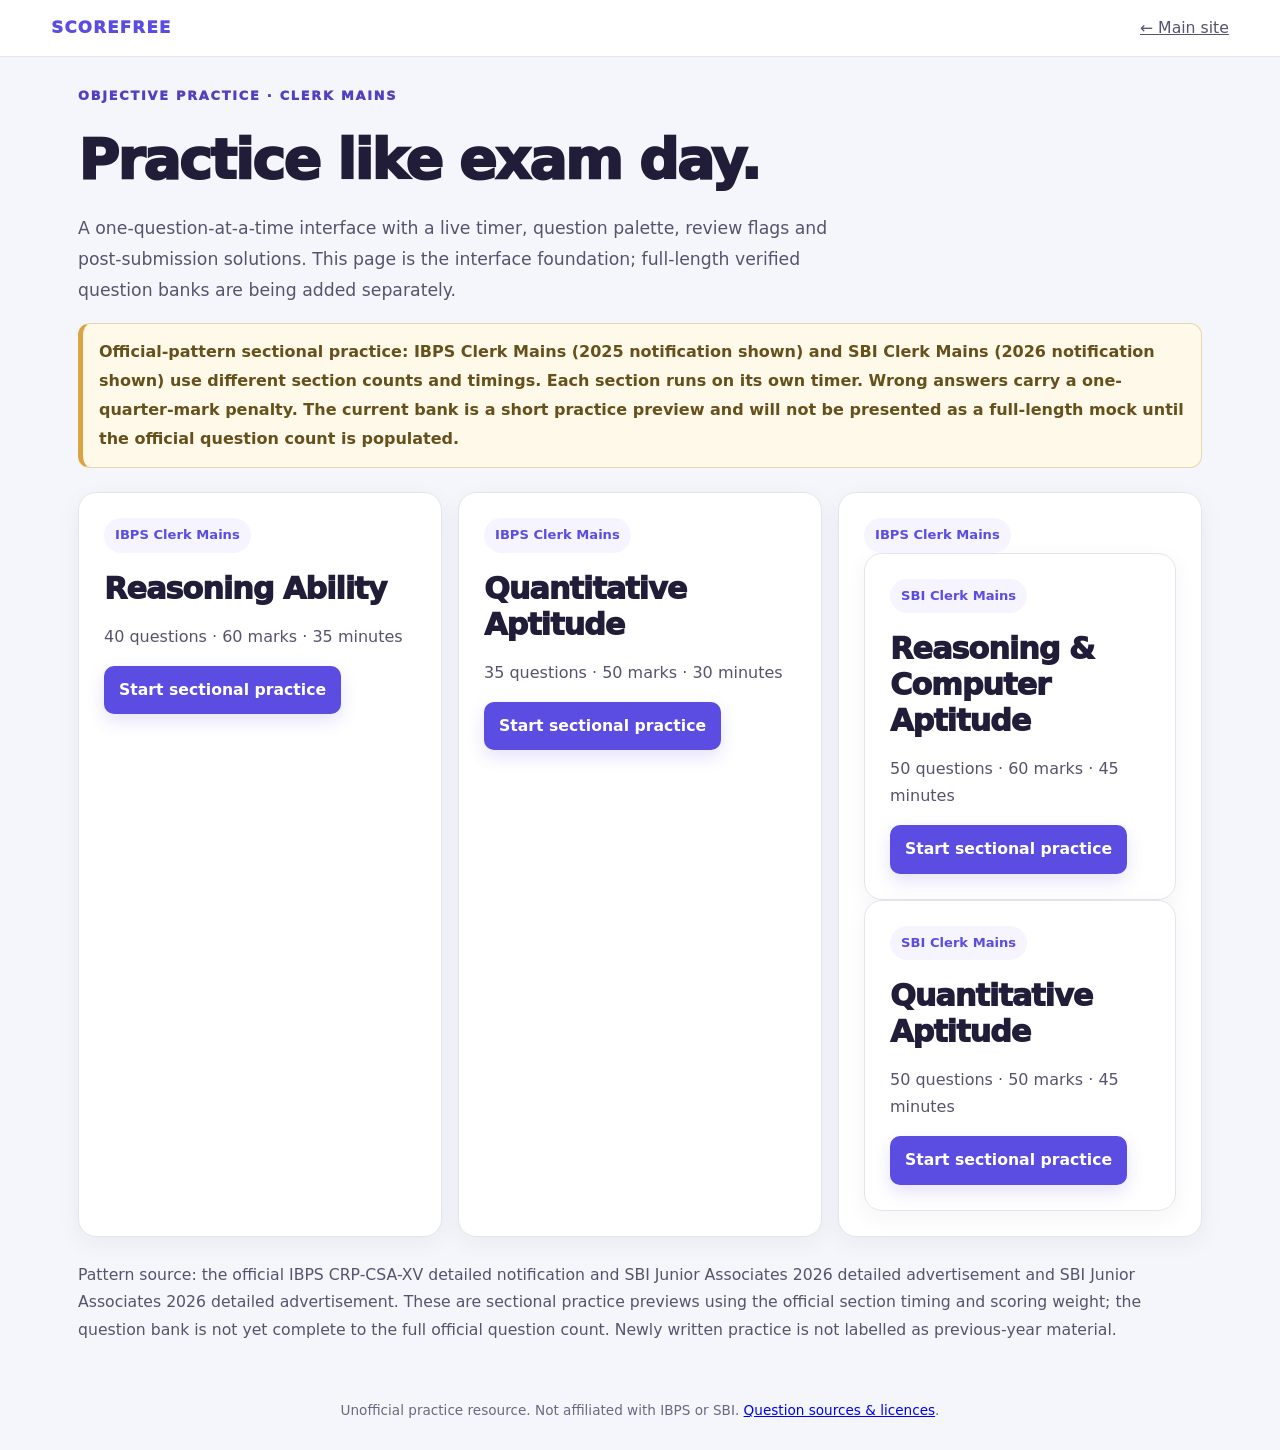
==== commit 71bbe0ec: "Focus SCOREFREE on IBPS and SBI Clerk Mains Quant and Reasoning SEO" ====
--- a/clerk-mains.html
+++ b/clerk-mains.html
@@ -3,11 +3,11 @@
 <head>
 <meta charset="utf-8"><meta name="viewport" content="width=device-width,initial-scale=1">
 <title>IBPS &amp; SBI Clerk Mains Free Sectional Test Window | SCOREFREE</title>
-<meta name="description" content="Take free IBPS Clerk Mains and SBI Clerk Mains sectional tests in an exam-style window with timer, question palette and negative marking. No login needed."><meta property="og:title" content="Free IBPS &amp; SBI Clerk Mains Sectional Tests"><meta property="og:type" content="website"><meta property="og:url" content="https://letscrackitt.github.io/scorefree/clerk-mains.html">
+<meta name="description" content="Prepare for IBPS Clerk Mains and SBI Clerk Mains with free, challenging Quantitative Aptitude and Reasoning Ability sectional tests, timed practice and solutions."><meta name="robots" content="index, follow"><meta property="og:title" content="IBPS &amp; SBI Clerk Mains Quant and Reasoning Practice | SCOREFREE"><meta property="og:description" content="Free timed Quant and Reasoning sectional tests for IBPS Clerk Mains and SBI Clerk Mains."><meta name="twitter:card" content="summary"><meta name="twitter:title" content="IBPS &amp; SBI Clerk Mains Quant and Reasoning Practice"><meta name="twitter:description" content="Free challenging timed sectional tests with solutions."><meta property="og:type" content="website"><meta property="og:url" content="https://letscrackitt.github.io/scorefree/clerk-mains.html">
 <link rel="canonical" href="https://letscrackitt.github.io/scorefree/clerk-mains.html">
 <style>
 :root{--ink:#202037;--muted:#686982;--line:#e4e4ee;--purple:#5b4ce2;--pale:#f6f5ff;--green:#16845b;--amber:#b97912;--red:#c44949;--bg:#f5f6fb}
-*{box-sizing:border-box}body{margin:0;background:var(--bg);color:var(--ink);font:15px/1.5 system-ui,-apple-system,Segoe UI,sans-serif}button,select{font:inherit}button{cursor:pointer;border:0;border-radius:10px;padding:11px 15px;font-weight:750}.top{background:#fff;border-bottom:1px solid var(--line);padding:14px 4vw;display:flex;justify-content:space-between;align-items:center;gap:14px}.brand{font-weight:950;letter-spacing:.08em;color:var(--purple);text-decoration:none}.wrap{max-width:1160px;margin:28px auto;padding:0 18px}.eyebrow{font-size:.75rem;text-transform:uppercase;letter-spacing:.12em;color:var(--purple);font-weight:850}.muted{color:var(--muted)}h1{font-size:clamp(2rem,4vw,3.1rem);line-height:1.1;margin:.35em 0}h2{margin:.3em 0}.intro{max-width:760px}.grid{display:grid;grid-template-columns:repeat(auto-fit,minmax(270px,1fr));gap:16px;margin:24px 0}.card{background:#fff;border:1px solid var(--line);border-radius:18px;padding:22px;box-shadow:0 4px 18px #26234c08}.pill{display:inline-block;background:var(--pale);color:var(--purple);padding:5px 9px;border-radius:999px;font-size:.78rem;font-weight:800}.primary{background:var(--purple);color:#fff}.secondary{background:#fff;color:var(--ink);border:1px solid var(--line)}.notice{padding:14px 16px;border:1px solid #e7d6a9;background:#fff9e9;border-radius:12px;color:#66501c}.hidden{display:none!important}.exambar{display:flex;align-items:center;justify-content:space-between;gap:12px;flex-wrap:wrap;background:#fff;border:1px solid var(--line);border-radius:14px;padding:12px 16px;margin-bottom:14px}.timer{font-size:1.25rem;font-variant-numeric:tabular-nums;font-weight:900;color:#ad3434}.testgrid{display:grid;grid-template-columns:minmax(0,1fr) 285px;gap:16px}.qpanel{background:#fff;border:1px solid var(--line);border-radius:16px;overflow:hidden}.qhead{padding:14px 20px;background:#fafaff;border-bottom:1px solid var(--line);display:flex;justify-content:space-between;gap:10px}.qbody{padding:24px;min-height:300px}.qtext{font-size:1.12rem;font-weight:700;margin:8px 0 22px;white-space:pre-line}.reasoning-prompt{display:grid;gap:14px;line-height:1.55}.prompt-section{padding:12px 14px;border:1px solid #e4e2ef;border-left:4px solid #7867d9;background:#fbfaff;border-radius:10px}.prompt-section-title{display:block;margin-bottom:7px;font-size:.78rem;font-weight:950;letter-spacing:.07em;text-transform:uppercase;color:#6657b2}.prompt-item-list{display:grid;gap:7px}.prompt-item{padding:9px 11px;background:#fff;border:1px solid #e5e8f2;border-radius:8px;font-weight:650;overflow-wrap:anywhere}.prompt-key-grid{display:grid;grid-template-columns:repeat(auto-fit,minmax(210px,1fr));gap:9px}.prompt-key-card{display:flex;gap:10px;align-items:center;padding:10px 12px;border:1px solid #dfe4f1;background:#f8faff;border-radius:10px}.prompt-key-card strong{display:grid;place-items:center;min-width:40px;min-height:34px;padding:3px 8px;border-radius:8px;background:#e8e5ff;color:#4335a0}.prompt-key-card span{font-size:.93rem;font-weight:650}.prompt-step{border-left-color:#0e9f8a;background:#f6fffc}.prompt-direction{border-left-color:#5b4bdb}.reasoning-lead{font-weight:750;color:#302858}.symbol-legend{display:grid;grid-template-columns:repeat(auto-fit,minmax(190px,1fr));gap:9px;margin:2px 0 4px}.symbol-card{display:flex;gap:10px;align-items:center;padding:10px 12px;border:1px solid #dfe4f1;background:#f8faff;border-radius:10px}.symbol-card strong{display:grid;place-items:center;min-width:38px;min-height:34px;padding:3px 8px;border-radius:8px;background:#e8e5ff;color:#4335a0;font-size:1.05rem}.symbol-card span{font-size:.95rem;font-weight:650}.prompt-block{padding:12px 14px;border:1px solid #e4e2ef;border-left:4px solid #7867d9;background:#fbfaff;border-radius:10px}.prompt-label{display:block;margin-bottom:5px;font-size:.78rem;font-weight:950;letter-spacing:.07em;text-transform:uppercase;color:#6657b2}.prompt-lines{display:grid;gap:7px}.prompt-line{padding:8px 10px;background:#fff;border:1px solid #eceaf4;border-radius:8px;font-weight:650}.prompt-conclusions{display:grid;gap:7px}.prompt-conclusion{padding:9px 11px;border:1px solid #dfe9f5;background:#f7fbff;border-radius:8px}.setpane svg{display:block;margin:6px 0 4px}.setpane table{margin:4px 0}.setpane p{margin:0 0 10px}.option{display:flex;gap:12px;align-items:flex-start;border:1px solid var(--line);padding:13px 14px;border-radius:12px;margin:10px 0;cursor:pointer}.option:hover{border-color:#aaa2ff;background:#fbfaff}.option input{margin-top:5px;accent-color:var(--purple)}.actions{display:flex;gap:8px;flex-wrap:wrap;border-top:1px solid var(--line);padding:16px 20px}.palette{background:#fff;border:1px solid var(--line);border-radius:16px;padding:18px}.palette-grid{display:grid;grid-template-columns:repeat(5,1fr);gap:8px;margin:16px 0}.qnum{padding:9px 0;border-radius:8px;background:#f0f0f6;border:1px solid #e2e2eb;font-weight:800}.qnum.current{outline:2px solid var(--purple);outline-offset:1px}.qnum.notvisited{background:#fff;border-color:#aaa}.qnum.notanswered{background:#f0f0f6;border-color:#e2e2eb}.qnum.answered{background:#d8f2e6;color:#136844;border-color:#b5e3ce}.qnum.review{background:#f0e4ff;color:#6838a8;border-color:#ddc7fb}.qnum.both{background:#fbe8c5;color:#7a4d00;border-color:#f2d394}.legend{font-size:.78rem;color:var(--muted);display:grid;gap:7px}.legend span:before{content:"";display:inline-block;width:10px;height:10px;border-radius:3px;background:#f0f0f6;border:1px solid #ddd;margin-right:7px}.legend .l-answer:before{background:#d8f2e6}.legend .l-review:before{background:#f0e4ff}.legend .l-unvisited:before{background:#fff;border-color:#aaa}.stats{display:flex;gap:10px;flex-wrap:wrap}.stat{background:#f6f6fb;padding:10px 12px;border-radius:10px;font-size:.88rem}.result-row{border:1px solid var(--line);border-radius:12px;padding:15px;margin:12px 0;background:#fff}.correct{color:var(--green);font-weight:800}.wrong{color:var(--red);font-weight:800}footer{padding:28px 18px;text-align:center;color:var(--muted);font-size:.85rem}
+*{box-sizing:border-box}body{margin:0;background:var(--bg);color:var(--ink);font:15px/1.5 system-ui,-apple-system,Segoe UI,sans-serif}button,select{font:inherit}button{cursor:pointer;border:0;border-radius:10px;padding:11px 15px;font-weight:750}.top{background:#fff;border-bottom:1px solid var(--line);padding:14px 4vw;display:flex;justify-content:space-between;align-items:center;gap:14px}.brand{font-weight:950;letter-spacing:.08em;color:var(--purple);text-decoration:none}.wrap{max-width:1160px;margin:28px auto;padding:0 18px}.eyebrow{font-size:.75rem;text-transform:uppercase;letter-spacing:.12em;color:var(--purple);font-weight:850}.muted{color:var(--muted)}h1{font-size:clamp(2rem,4vw,3.1rem);line-height:1.1;margin:.35em 0}h2{margin:.3em 0}.intro{max-width:760px}.grid{display:grid;grid-template-columns:repeat(auto-fit,minmax(270px,1fr));gap:16px;margin:24px 0}.card{background:#fff;border:1px solid var(--line);border-radius:18px;padding:22px;box-shadow:0 4px 18px #26234c08}.pill{display:inline-block;background:var(--pale);color:var(--purple);padding:5px 9px;border-radius:999px;font-size:.78rem;font-weight:800}.primary{background:var(--purple);color:#fff}.secondary{background:#fff;color:var(--ink);border:1px solid var(--line)}.notice{padding:14px 16px;border:1px solid #e7d6a9;background:#fff9e9;border-radius:12px;color:#66501c}.hidden{display:none!important}.exambar{display:flex;align-items:center;justify-content:space-between;gap:12px;flex-wrap:wrap;background:#fff;border:1px solid var(--line);border-radius:14px;padding:12px 16px;margin-bottom:14px}.timer{font-size:1.25rem;font-variant-numeric:tabular-nums;font-weight:900;color:#ad3434}.testgrid{display:grid;grid-template-columns:minmax(0,1fr) 285px;gap:16px}.qpanel{background:#fff;border:1px solid var(--line);border-radius:16px;overflow:hidden}.qhead{padding:14px 20px;background:#fafaff;border-bottom:1px solid var(--line);display:flex;justify-content:space-between;gap:10px}.qbody{padding:24px;min-height:300px}.qtext{font-size:1.12rem;font-weight:700;margin:8px 0 22px;white-space:pre-line}.exam-prompt{display:block;line-height:1.65;font-size:1.02rem;font-weight:600;color:#211d36;white-space:normal}.exam-prompt-line{margin:0 0 5px;overflow-wrap:anywhere}.exam-prompt-line strong{font-weight:900;color:#211d36}.reasoning-prompt{display:grid;gap:14px;line-height:1.55}.prompt-section{padding:12px 14px;border:1px solid #e4e2ef;border-left:4px solid #7867d9;background:#fbfaff;border-radius:10px}.prompt-section-title{display:block;margin-bottom:7px;font-size:.78rem;font-weight:950;letter-spacing:.07em;text-transform:uppercase;color:#6657b2}.prompt-item-list{display:grid;gap:7px}.prompt-item{padding:9px 11px;background:#fff;border:1px solid #e5e8f2;border-radius:8px;font-weight:650;overflow-wrap:anywhere}.prompt-key-grid{display:grid;grid-template-columns:repeat(auto-fit,minmax(210px,1fr));gap:9px}.prompt-key-card{display:flex;gap:10px;align-items:center;padding:10px 12px;border:1px solid #dfe4f1;background:#f8faff;border-radius:10px}.prompt-key-card strong{display:grid;place-items:center;min-width:40px;min-height:34px;padding:3px 8px;border-radius:8px;background:#e8e5ff;color:#4335a0}.prompt-key-card span{font-size:.93rem;font-weight:650}.prompt-step{border-left-color:#0e9f8a;background:#f6fffc}.prompt-direction{border-left-color:#5b4bdb}.reasoning-lead{font-weight:750;color:#302858}.symbol-legend{display:grid;grid-template-columns:repeat(auto-fit,minmax(190px,1fr));gap:9px;margin:2px 0 4px}.symbol-card{display:flex;gap:10px;align-items:center;padding:10px 12px;border:1px solid #dfe4f1;background:#f8faff;border-radius:10px}.symbol-card strong{display:grid;place-items:center;min-width:38px;min-height:34px;padding:3px 8px;border-radius:8px;background:#e8e5ff;color:#4335a0;font-size:1.05rem}.symbol-card span{font-size:.95rem;font-weight:650}.prompt-block{padding:12px 14px;border:1px solid #e4e2ef;border-left:4px solid #7867d9;background:#fbfaff;border-radius:10px}.prompt-label{display:block;margin-bottom:5px;font-size:.78rem;font-weight:950;letter-spacing:.07em;text-transform:uppercase;color:#6657b2}.prompt-lines{display:grid;gap:7px}.prompt-line{padding:8px 10px;background:#fff;border:1px solid #eceaf4;border-radius:8px;font-weight:650}.prompt-conclusions{display:grid;gap:7px}.prompt-conclusion{padding:9px 11px;border:1px solid #dfe9f5;background:#f7fbff;border-radius:8px}.setpane svg{display:block;margin:6px 0 4px}.setpane table{margin:4px 0}.setpane p{margin:0 0 10px}.option{display:flex;gap:12px;align-items:flex-start;border:1px solid var(--line);padding:13px 14px;border-radius:12px;margin:10px 0;cursor:pointer}.option:hover{border-color:#aaa2ff;background:#fbfaff}.option input{margin-top:5px;accent-color:var(--purple)}.actions{display:flex;gap:8px;flex-wrap:wrap;border-top:1px solid var(--line);padding:16px 20px}.palette{background:#fff;border:1px solid var(--line);border-radius:16px;padding:18px}.palette-grid{display:grid;grid-template-columns:repeat(5,1fr);gap:8px;margin:16px 0}.qnum{padding:9px 0;border-radius:8px;background:#f0f0f6;border:1px solid #e2e2eb;font-weight:800}.qnum.current{outline:2px solid var(--purple);outline-offset:1px}.qnum.notvisited{background:#fff;border-color:#aaa}.qnum.notanswered{background:#f0f0f6;border-color:#e2e2eb}.qnum.answered{background:#d8f2e6;color:#136844;border-color:#b5e3ce}.qnum.review{background:#f0e4ff;color:#6838a8;border-color:#ddc7fb}.qnum.both{background:#fbe8c5;color:#7a4d00;border-color:#f2d394}.legend{font-size:.78rem;color:var(--muted);display:grid;gap:7px}.legend span:before{content:"";display:inline-block;width:10px;height:10px;border-radius:3px;background:#f0f0f6;border:1px solid #ddd;margin-right:7px}.legend .l-answer:before{background:#d8f2e6}.legend .l-review:before{background:#f0e4ff}.legend .l-unvisited:before{background:#fff;border-color:#aaa}.stats{display:flex;gap:10px;flex-wrap:wrap}.stat{background:#f6f6fb;padding:10px 12px;border-radius:10px;font-size:.88rem}.result-row{border:1px solid var(--line);border-radius:12px;padding:15px;margin:12px 0;background:#fff}.correct{color:var(--green);font-weight:800}.wrong{color:var(--red);font-weight:800}footer{padding:28px 18px;text-align:center;color:var(--muted);font-size:.85rem}
 @media(max-width:780px){.testgrid{grid-template-columns:1fr}.palette{order:2}.qbody{padding:18px}.qhead{padding:13px 16px}.actions button{flex:1}.top{padding:12px 18px}}
  .launch-screen{position:fixed;inset:0;z-index:9999;background:#f5f6fb;display:flex;align-items:center;justify-content:center;padding:24px}.launch-card{width:min(600px,100%);padding:36px;background:#fff;border:1px solid var(--line);border-radius:22px;box-shadow:0 20px 80px #20203718;text-align:center}.launch-card h1{font-size:2.3rem}.launch-actions{display:flex;justify-content:center;gap:10px;flex-wrap:wrap;margin-top:22px}.focus-mode .top,.focus-mode footer{display:none!important}.focus-mode .wrap{max-width:none;margin:0;padding:14px}.focus-mode .qpanel,.focus-mode .palette{border-radius:10px}.focus-mode .qbody{min-height:calc(100vh - 260px)}.focus-mode .testgrid{grid-template-columns:minmax(0,1fr) 265px}.focus-mode .exambar{position:sticky;top:0;z-index:20;box-shadow:0 3px 14px #20203710}@media(max-width:780px){.focus-mode .testgrid{grid-template-columns:1fr}.focus-mode .qbody{min-height:280px}}
 /* Result dashboard and interactive solution review */
@@ -241,11 +241,10 @@
 <div class="grid">
 <article class="card"><span class="pill">IBPS Clerk Mains</span><h2>Reasoning Ability</h2><p class="muted">40 questions · 60 marks · 35 minutes</p><button class="primary" onclick="openDemo('ibps','reasoning')">Start sectional practice</button></article>
 <article class="card"><span class="pill">IBPS Clerk Mains</span><h2>Quantitative Aptitude</h2><p class="muted">35 questions · 50 marks · 30 minutes</p><button class="primary" onclick="openDemo('ibps','quant')">Start sectional practice</button></article>
-<article class="card"><span class="pill">IBPS Clerk Mains</span><h2>English Language</h2><p class="muted">40 questions · 40 marks · 35 minutes</p><button class="primary" onclick="openDemo('ibps','english')">Start sectional practice</button></article>
-<article class="card"><span class="pill">IBPS Clerk Mains</span><h2>General / Financial Awareness</h2><p class="muted">40 questions · 50 marks · 20 minutes</p><button class="primary" onclick="openDemo('ibps','awareness')">Start sectional practice</button></article>
+<article class="card"><span class="pill">IBPS Clerk Mains</span>
 <article class="card"><span class="pill">SBI Clerk Mains</span><h2>Reasoning &amp; Computer Aptitude</h2><p class="muted">50 questions · 60 marks · 45 minutes</p><button class="primary" onclick="openDemo('sbi','reasoning')">Start sectional practice</button></article>
 <article class="card"><span class="pill">SBI Clerk Mains</span><h2>Quantitative Aptitude</h2><p class="muted">50 questions · 50 marks · 45 minutes</p><button class="primary" onclick="openDemo('sbi','quant')">Start sectional practice</button></article>
-<article class="card"><span class="pill">SBI Clerk Mains</span><h2>English Language</h2><p class="muted">40 questions · 40 marks · 35 minutes</p><button class="primary" onclick="openDemo('sbi','english')">Start sectional practice</button></article><article class="card"><span class="pill">SBI Clerk Mains</span><h2>General / Financial Awareness</h2><p class="muted">50 questions · 50 marks · 35 minutes</p><button class="primary" onclick="openDemo('sbi','awareness')">Start sectional practice</button></article>
+
 </div>
 
 <p class="muted">Pattern source: the official IBPS CRP-CSA-XV detailed notification and SBI Junior Associates 2026 detailed advertisement and SBI Junior Associates 2026 detailed advertisement. These are sectional practice previews using the official section timing and scoring weight; the question bank is not yet complete to the full official question count. Newly written practice is not labelled as previous-year material.</p>
@@ -277,8 +276,8 @@
 <script src="./ibps-reasoning-test-1.js?v=20261025b"></script>
 <script src="./question-bank.js?v=20261026a"></script>
 <script src="./question-bank.generated.js?v=1bcb4283b381"></script>
-<script src="./question-bank.mains-quant.js?v=20261031a"></script>
-<script src="./question-bank.mains-reasoning.js?v=20261031a"></script>
+<script src="./question-bank.mains-quant.js?v=20261122e"></script>
+<script src="./question-bank.mains-reasoning.js?v=20261122e"></script>
 <script>
 const demos = [
 /* SCOREFREE original Mains-style practice. Multi-question sets use a shared caselet/data context in each item. Not verbatim official questions. */
@@ -444,23 +443,18 @@
   while(list.length<total)list.push({empty:true,topic:'Not added yet',q:'This question is being prepared and has not been added to this test yet.',opts:[],exp:''});
   return list;
 }
-function showSet(pid,gid,q){const p=document.getElementById(pid),g=document.getElementById(gid),has=!!(q.setTitle||q.setIntro);p.classList.toggle('hidden',!has);g.classList.toggle('has-set',has);if(has&&p.dataset.t!==q.setTitle){p.dataset.t=q.setTitle||'';p.scrollTop=0}p.innerHTML=has?'<p class="eyebrow">Directions</p><h3>'+(q.setTitle||'')+'</h3><div class="setbody">'+(q.setIntro||'')+'</div>':''}
+function showSet(pid,gid,q){const p=document.getElementById(pid),g=document.getElementById(gid),has=!!(q.setTitle||q.setIntro);p.classList.toggle('hidden',!has);g.classList.toggle('has-set',has);if(has&&p.dataset.t!==q.setTitle){p.dataset.t=q.setTitle||'';p.scrollTop=0}p.innerHTML=has?'<p class="eyebrow">Directions</p><h3>'+promptEscape(q.setTitle||'')+'</h3><div class="setbody">'+(q.setIntro||'')+'</div>':''}
 function promptEscape(value){return String(value).replace(/[&<>"']/g,function(ch){return {'&':'&amp;','<':'&lt;','>':'&gt;','"':'&quot;',"'":'&#39;'}[ch];});}
 function formatReasoningPrompt(q){
  const raw=String(q.q||'');
- const structured=/^(?:Directions|Symbol Key|Code Key|Statements?|Conclusions?|Premises?|Question|Rules|Illustration|New Input|Input|Relation|Data Set|Data|Statement I|Statement II|Step [IVX]+)\s*:|\n(?:STATEMENTS|CONCLUSIONS|CODE KEY|SYMBOL KEY|RULES|ILLUSTRATION|NEW INPUT|RELATION|DATA SET)\n/i.test(raw)||/reason|syllogism|inequality|coding|direction|blood|input.output|data sufficiency/i.test(String(q.topic||''));
- if(!structured)return promptEscape(raw).replace(/\n/g,'<br>');
- const lines=raw.split(/\n+/).map(x=>x.trim()).filter(Boolean);
- const keyLines=lines.filter(x=>/\bmeans\b/i.test(x)&&(/[$%©@★#&δ*+×−]/.test(x)||/\b[A-Z]\s+\w+\s+[A-Z]\b/.test(x)));
- const rest=lines.filter(x=>!keyLines.includes(x)&&!/^\s*(symbol|code)\s+key\s*:?$/i.test(x));
- let legend='';
- if(keyLines.length){
-  legend='<div class="prompt-key-grid">'+keyLines.map(line=>{
-   const m=line.match(/^(.+?)\s+means\s+(.+)$/i);
-   return '<div class="prompt-key-card"><strong>'+promptEscape(m?m[1]:line)+'</strong><span>'+promptEscape(m?m[2]:'')+'</span></div>';
-  }).join('')+'</div>';
- }
- return '<div class="reasoning-prompt">'+legend+formatPromptSections(rest.join('\n'))+'</div>';
+ const structured=/^(?:Directions|Symbol Key|Code Key|Statements?|Conclusions?|Premises?|Question|Rules|Illustration|New Input|Input|Relation|Data Set|Data|Statement I|Statement II|Step [IVX]+)\\s*:|\\n(?:STATEMENTS|CONCLUSIONS|CODE KEY|SYMBOL KEY|RULES|ILLUSTRATION|NEW INPUT|RELATION|DATA SET)\\n/i.test(raw)||/reason|syllogism|inequality|coding|direction|blood|input.output|data sufficiency/i.test(String(q.topic||''));
+ if(!structured)return promptEscape(raw).replace(/\\n/g,'<br>');
+ const lines=raw.split(/\\n+/).map(x=>x.trim()).filter(Boolean);
+ return '<div class="exam-prompt">'+lines.map(line=>{
+  const m=line.match(/^(Directions(?:\\s*\\([^)]*\\))?|Symbol Key|Code Key|Symbol meanings|Coded statement|Coded relationship|Statements?|Conclusions?|Premises|Question|Rules|Illustration|New Input|Input|Relation|Data Set|Data|Statement I|Statement II|Step [IVX]+)\\s*:?\\s*(.*)$/i);
+  if(m){const label=m[1],value=m[2];return '<div class="exam-prompt-line"><strong>'+promptEscape(label+(value?':':''))+'</strong>'+(value?' '+promptEscape(value):'')+'</div>';}
+  return '<div class="exam-prompt-line">'+promptEscape(line)+'</div>';
+ }).join('')+'</div>';
 }
 function formatPromptSections(raw){
  const lines=String(raw).split(/\n+/).map(x=>x.trim()).filter(Boolean);
@@ -612,7 +606,7 @@
 if(launchParams.get('exam') && launchParams.get('subject')){
   // Correct flow: selected test -> instructions and marking scheme -> user starts test.
   const e=launchParams.get('exam'),s=launchParams.get('subject');
-  if(!['ibps','sbi'].includes(e) || !['reasoning','quant','english','awareness'].includes(s)){
+  if(!['ibps','sbi'].includes(e) || !['reasoning','quant'].includes(s)){
     document.getElementById('launchTitle').textContent='Invalid test selection';
     document.getElementById('instructionSubtitle').textContent='Please return to SCOREFREE and choose an exam, subject and test.';
   }
